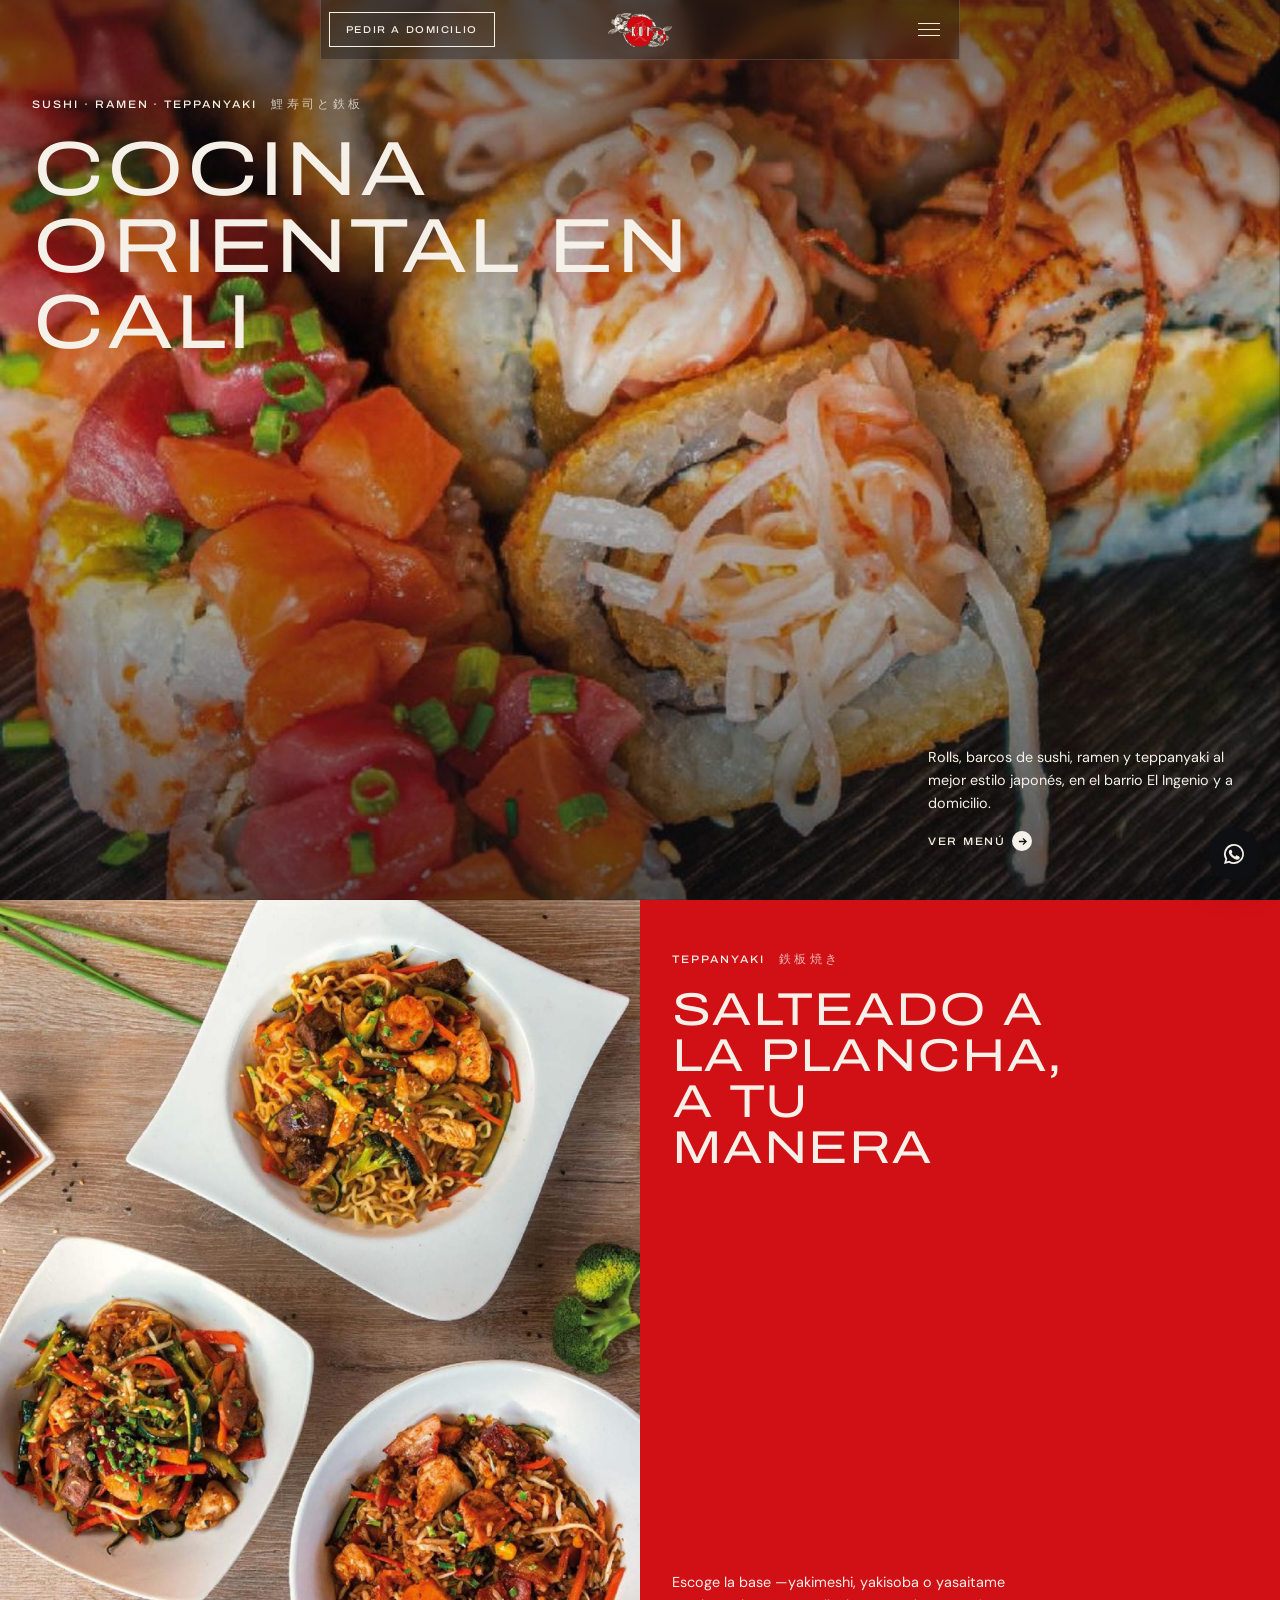
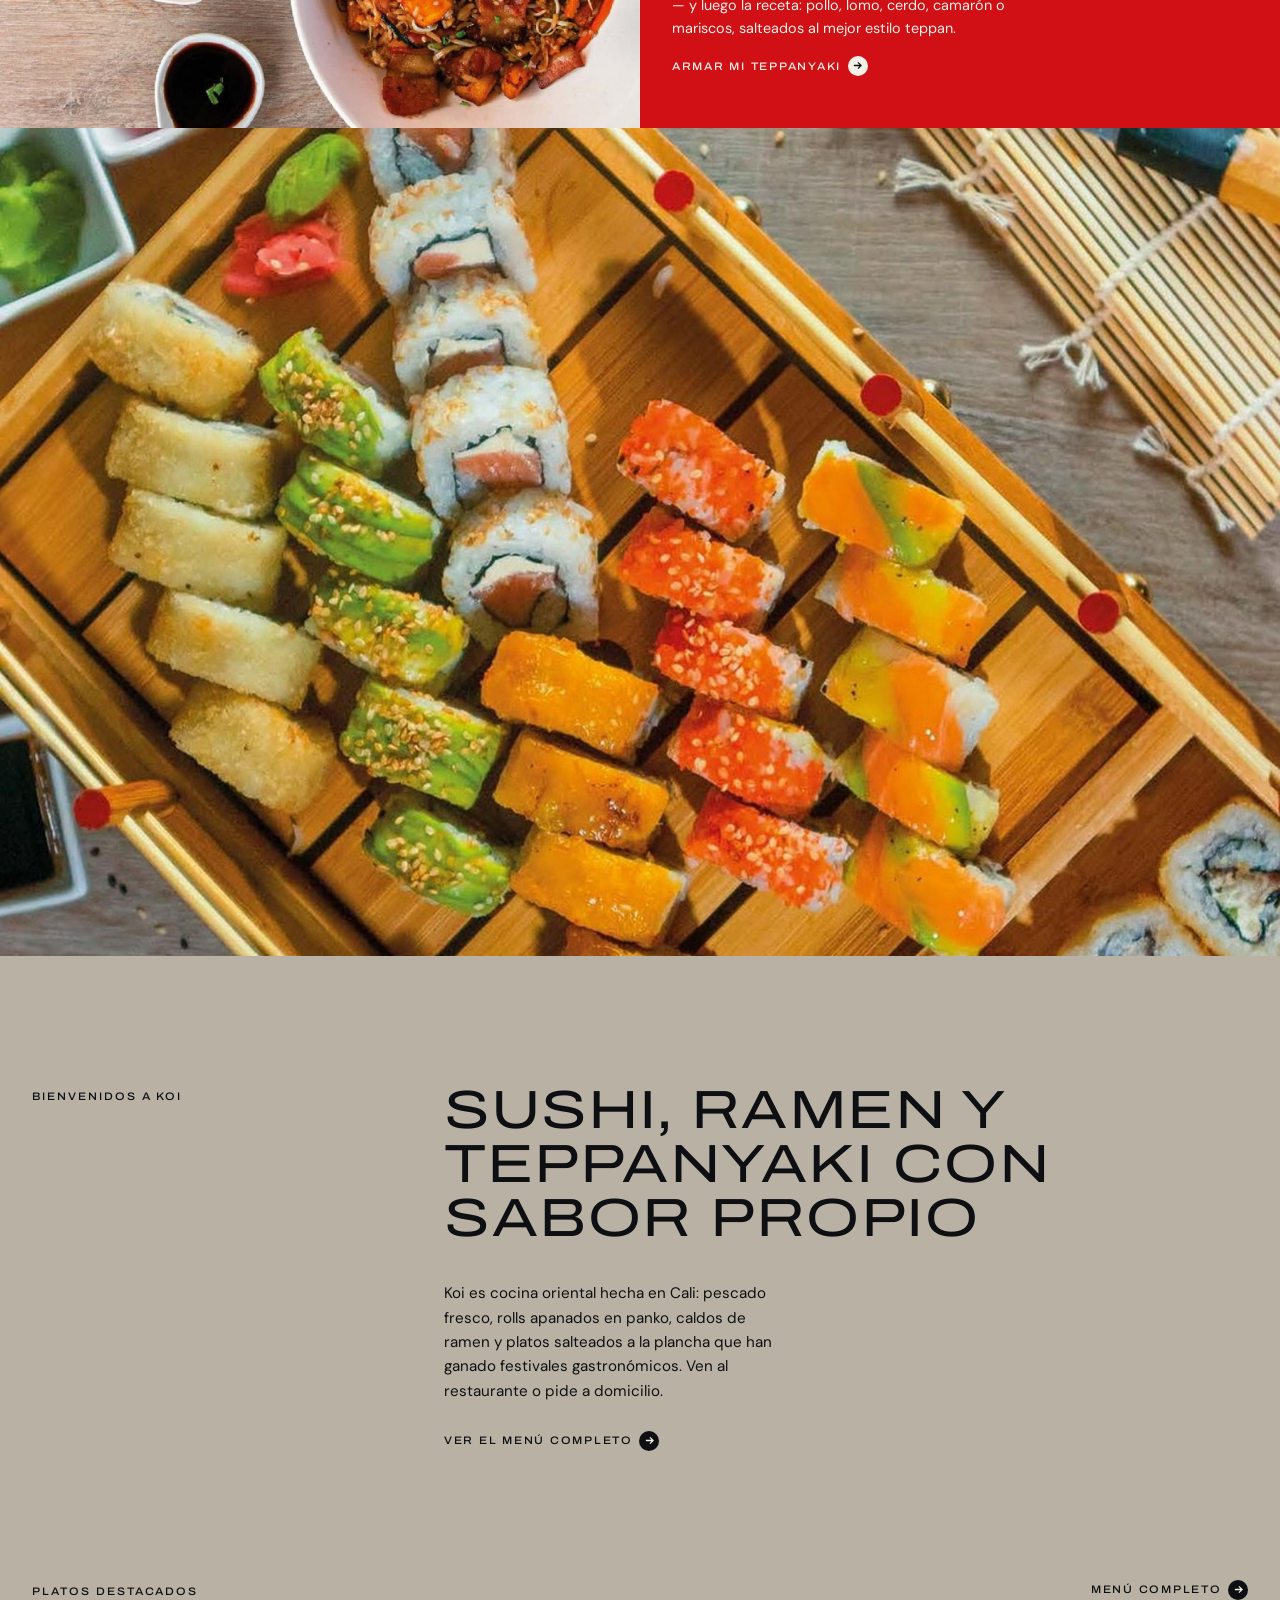
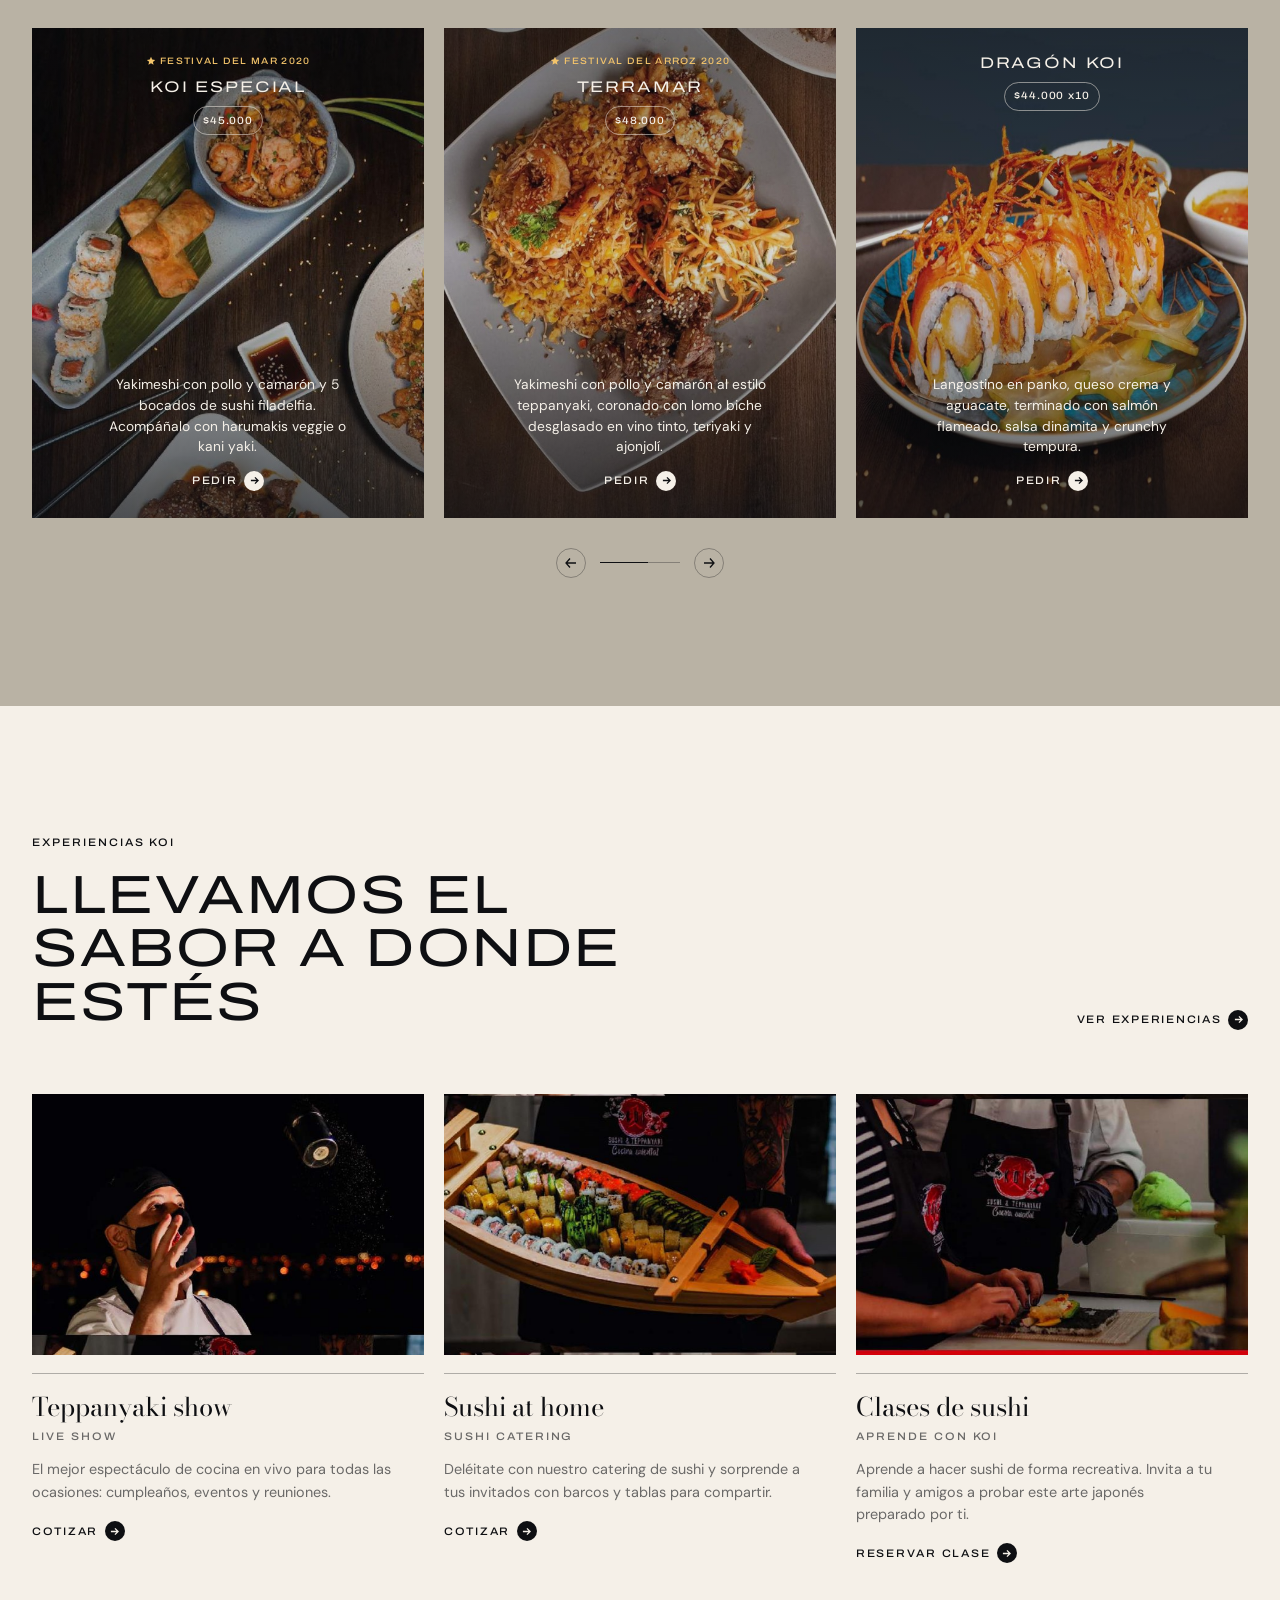
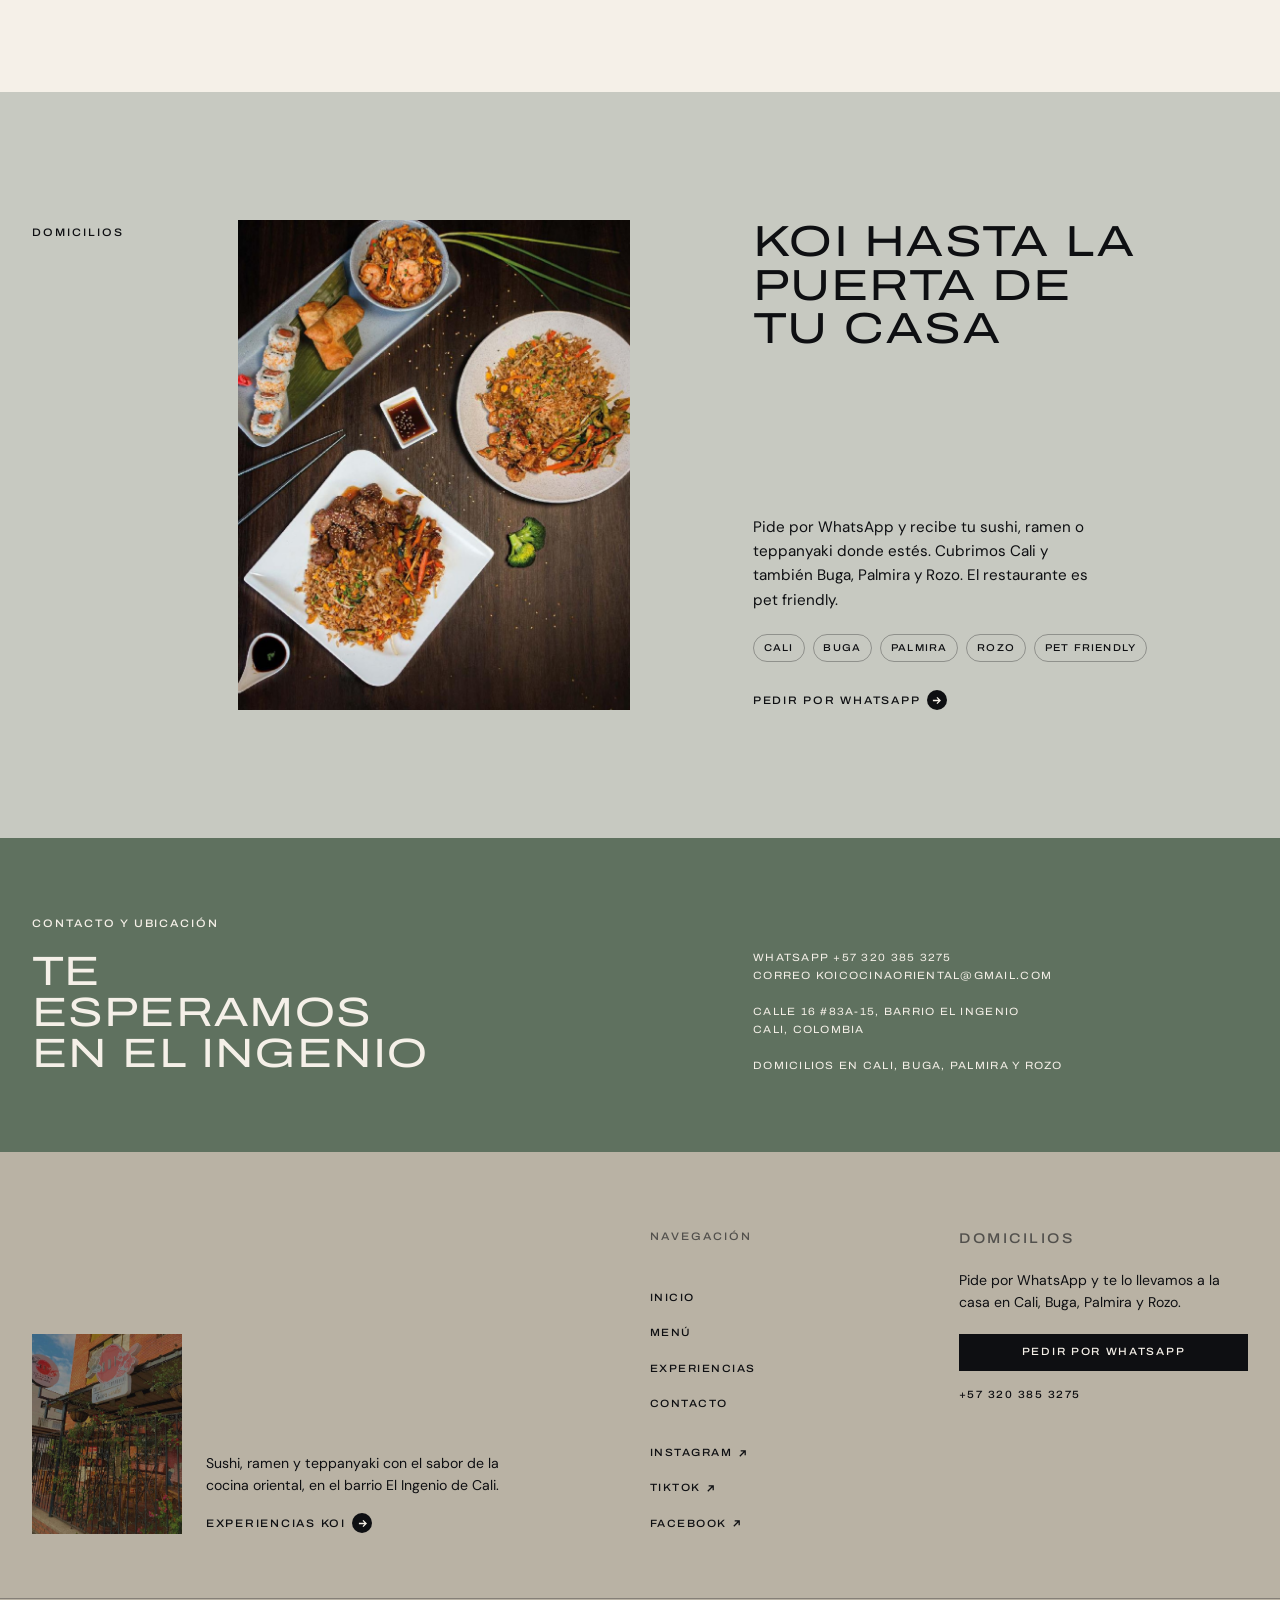
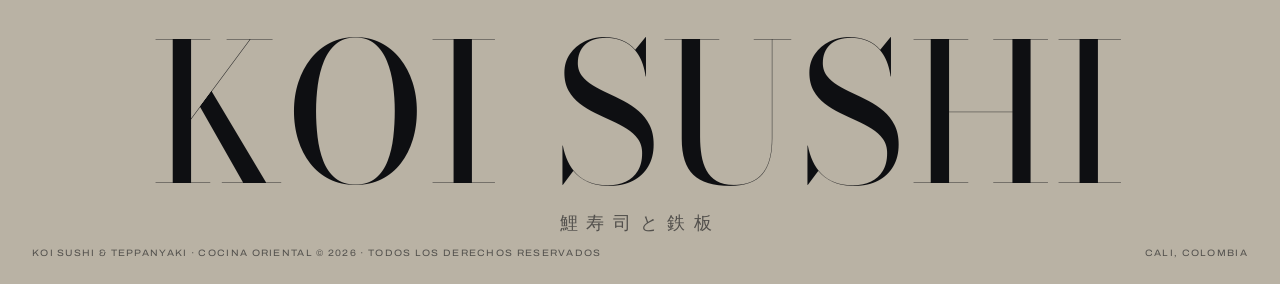
==== index.html @ 4702f780 "Sitio web inicial para Koi Sushi & Teppanyaki (Cali)" ====
<!DOCTYPE html>
<html lang="es">
<head>
  <meta charset="UTF-8">
  <meta name="viewport" content="width=device-width, initial-scale=1, viewport-fit=cover">
  <title>Koi Sushi &amp; Teppanyaki · Cocina oriental en Cali</title>
  <meta name="description" content="Sushi, ramen y teppanyaki en el barrio El Ingenio, Cali. Rolls, barcos de sushi, ramen, platos especiales ganadores de festivales, catering y domicilios.">
  <meta name="theme-color" content="#0E0F12">
  <link rel="icon" type="image/png" href="img/favicon.png">
  <link rel="apple-touch-icon" href="img/favicon.png">
  <link rel="preconnect" href="https://fonts.googleapis.com">
  <link rel="preconnect" href="https://fonts.gstatic.com" crossorigin>
  <link href="https://fonts.googleapis.com/css2?family=Archivo:wdth,wght@110,400;110,500;125,400;125,500&family=Bodoni+Moda:wght@400&family=DM+Sans:wght@300;400;500&display=swap" rel="stylesheet">
  <link rel="stylesheet" href="css/style.css">
  <meta property="og:title" content="Koi Sushi &amp; Teppanyaki · Cocina oriental en Cali">
  <meta property="og:description" content="Sushi, ramen y teppanyaki en el barrio El Ingenio, Cali. Rolls, barcos de sushi, ramen, platos especiales ganadores de festivales, catering y domicilios.">
  <meta property="og:image" content="img/sushi-especial-m.jpg">
  <meta property="og:type" content="website">
</head>
<body class="page-inicio">
  <div class="preloader" aria-hidden="true"><p>Sushi, ramen y teppanyaki.<br><em>Cocina oriental</em> en Cali.</p></div>
  <header class="header">
    <div class="header__bar">
      <a class="btn-outline header__cta" href="https://wa.me/573203853275?text=Hola,%20Koi.%20Quiero%20hacer%20un%20pedido%2C%20%C2%BFme%20comparten%20el%20men%C3%BA%3F" target="_blank" rel="noopener"><span class="full">Pedir a domicilio</span><span class="short">Pedir</span></a>
      <a class="header__logo" href="index.html" aria-label="Koi Sushi &amp; Teppanyaki, inicio">
        <img class="light" src="img/marca-blanca.png" alt="Koi" width="700" height="369">
        <img class="dark" src="img/marca-color.png" alt="" width="700" height="369">
      </a>
      <button class="header__burger" aria-label="Abrir menú" aria-expanded="false" aria-controls="nav"><span></span></button>
    </div>
  </header>
  <div class="nav__scrim"></div>
  <nav class="nav" id="nav" aria-label="Principal">
    <div class="nav__panel">
      <div class="nav__links">
        <a href="index.html">Inicio</a>
        <a href="menu.html">Menú</a>
        <a href="experiencias.html">Experiencias</a>
        <a href="contacto.html">Contacto</a>
      </div>
      <div class="nav__ext">
        <a class="arrow-link ext" href="https://www.instagram.com/koisushiyteppan/" target="_blank" rel="noopener">Instagram <span class="ic"><svg viewBox="0 0 10 10" fill="none" stroke-width="1.4"><path d="M2 8 8 2M3 2h5v5"/></svg></span></a>
        <a class="arrow-link ext" href="https://www.tiktok.com/@koisushiyteppan" target="_blank" rel="noopener">TikTok <span class="ic"><svg viewBox="0 0 10 10" fill="none" stroke-width="1.4"><path d="M2 8 8 2M3 2h5v5"/></svg></span></a>
        <a class="arrow-link ext" href="https://wa.me/573203853275?text=Hola,%20Koi.%20Quiero%20hacer%20un%20pedido%2C%20%C2%BFme%20comparten%20el%20men%C3%BA%3F" target="_blank" rel="noopener">WhatsApp <span class="ic"><svg viewBox="0 0 10 10" fill="none" stroke-width="1.4"><path d="M2 8 8 2M3 2h5v5"/></svg></span></a>
      </div>
      <div class="nav__media">
        <picture>
          <source media="(max-width: 767px)" srcset="img/barco-sushi-m.jpg">
          <img src="img/barco-sushi.jpg" alt="Barco de sushi de Koi">
        </picture>
        <div class="cap"><span class="label">Sushi · Ramen · Teppanyaki</span><img src="img/logo-blanco.png" alt=""><span class="label">El Ingenio · Cali</span></div>
      </div>
    </div>
  </nav>

  <main>
    <section class="hero">
      <div class="hero__media">
        <picture>
          <source media="(max-width: 767px)" srcset="img/sushi-especial-m.jpg">
          <img src="img/sushi-especial.jpg" alt="Rolls de sushi especial de Koi" fetchpriority="high">
        </picture>
      </div>
      <p class="label hero__label reveal">Sushi · Ramen · Teppanyaki <span class="jp">鯉寿司と鉄板</span></p>
      <h1 class="hero__title reveal reveal-d1">Cocina oriental en Cali</h1>
      <div class="hero__foot reveal reveal-d2">
        <div>
          <p class="lede">Rolls, barcos de sushi, ramen y teppanyaki al mejor estilo japonés, en el barrio El Ingenio y a domicilio.</p>
          <a class="arrow-link on-dark" href="menu.html">Ver menú <span class="ic"><svg viewBox="0 0 10 10" fill="none" stroke-width="1.4"><path d="M1 5h8M5.5 1.5 9 5l-3.5 3.5"/></svg></span></a>
        </div>
      </div>
    </section>

    <section class="split">
      <div class="split__media"><img src="img/teppanyaki.jpg" alt="Platos de teppanyaki recién salteados" loading="lazy"></div>
      <div class="split__panel">
        <div>
          <p class="label reveal">Teppanyaki <span class="jp">鉄板焼き</span></p>
          <h2 class="reveal reveal-d1">Salteado a la plancha, a tu manera</h2>
        </div>
        <div class="split__foot reveal reveal-d2">
          <p class="lede">Escoge la base —yakimeshi, yakisoba o yasaitame— y luego la receta: pollo, lomo, cerdo, camarón o mariscos, salteados al mejor estilo teppan.</p>
          <a class="arrow-link on-dark" href="menu.html#teppanyaki">Armar mi teppanyaki <span class="ic"><svg viewBox="0 0 10 10" fill="none" stroke-width="1.4"><path d="M1 5h8M5.5 1.5 9 5l-3.5 3.5"/></svg></span></a>
        </div>
      </div>
    </section>

    <section class="full-image">
      <picture>
        <source media="(max-width: 767px)" srcset="img/tabla-sushi-m.jpg">
        <img src="img/tabla-sushi.jpg" alt="Tabla de sushi con rolls variados" loading="lazy">
      </picture>
    </section>

    <section class="intro on-sand">
      <div class="grid">
        <p class="label intro__label reveal">Bienvenidos a Koi</p>
        <div class="intro__body">
          <h2 class="reveal">Sushi, ramen y teppanyaki con sabor propio</h2>
          <p class="lede reveal reveal-d1">Koi es cocina oriental hecha en Cali: pescado fresco, rolls apanados en panko, caldos de ramen y platos salteados a la plancha que han ganado festivales gastronómicos. Ven al restaurante o pide a domicilio.</p>
          <a class="arrow-link on-light reveal reveal-d2" href="menu.html">Ver el menú completo <span class="ic"><svg viewBox="0 0 10 10" fill="none" stroke-width="1.4"><path d="M1 5h8M5.5 1.5 9 5l-3.5 3.5"/></svg></span></a>
        </div>
      </div>
    </section>

    <section class="cards on-sand">
      <div class="cards__head reveal">
        <p class="label">Platos destacados</p>
        <a class="arrow-link on-light" href="menu.html">Menú completo <span class="ic"><svg viewBox="0 0 10 10" fill="none" stroke-width="1.4"><path d="M1 5h8M5.5 1.5 9 5l-3.5 3.5"/></svg></span></a>
      </div>
      <div class="cards__track reveal reveal-d1">
        <article class="card">
          <img src="img/card-koi-especial.jpg" alt="Koi especial" loading="lazy">
          <div class="card__head"><span class="card__badge"><svg viewBox="0 0 24 24" fill="currentColor"><path d="m12 2 2.9 6.6 7.1.7-5.4 4.8 1.6 7L12 17.4 5.8 21l1.6-7L2 9.3l7.1-.7z"/></svg> Festival del Mar 2020</span><h3 class="h3 card__title">Koi especial</h3><span class="card__price">$45.000</span></div>
          <div>
            <p class="card__text">Yakimeshi con pollo y camarón y 5 bocados de sushi filadelfia. Acompáñalo con harumakis veggie o kani yaki.</p>
            <a class="arrow-link on-dark" href="https://wa.me/573203853275?text=Hola,%20Koi.%20Quiero%20hacer%20un%20pedido%2C%20%C2%BFme%20comparten%20el%20men%C3%BA%3F" target="_blank" rel="noopener">Pedir <span class="ic"><svg viewBox="0 0 10 10" fill="none" stroke-width="1.4"><path d="M1 5h8M5.5 1.5 9 5l-3.5 3.5"/></svg></span></a>
          </div>
        </article>
        <article class="card">
          <img src="img/card-terramar.jpg" alt="Terramar" loading="lazy">
          <div class="card__head"><span class="card__badge"><svg viewBox="0 0 24 24" fill="currentColor"><path d="m12 2 2.9 6.6 7.1.7-5.4 4.8 1.6 7L12 17.4 5.8 21l1.6-7L2 9.3l7.1-.7z"/></svg> Festival del Arroz 2020</span><h3 class="h3 card__title">Terramar</h3><span class="card__price">$48.000</span></div>
          <div>
            <p class="card__text">Yakimeshi con pollo y camarón al estilo teppanyaki, coronado con lomo biche desglasado en vino tinto, teriyaki y ajonjolí.</p>
            <a class="arrow-link on-dark" href="https://wa.me/573203853275?text=Hola,%20Koi.%20Quiero%20hacer%20un%20pedido%2C%20%C2%BFme%20comparten%20el%20men%C3%BA%3F" target="_blank" rel="noopener">Pedir <span class="ic"><svg viewBox="0 0 10 10" fill="none" stroke-width="1.4"><path d="M1 5h8M5.5 1.5 9 5l-3.5 3.5"/></svg></span></a>
          </div>
        </article>
        <article class="card">
          <img src="img/card-dragon-koi.jpg" alt="Dragón Koi" loading="lazy">
          <div class="card__head"><h3 class="h3 card__title">Dragón Koi</h3><span class="card__price">$44.000 x10</span></div>
          <div>
            <p class="card__text">Langostino en panko, queso crema y aguacate, terminado con salmón flameado, salsa dinamita y crunchy tempura.</p>
            <a class="arrow-link on-dark" href="https://wa.me/573203853275?text=Hola,%20Koi.%20Quiero%20hacer%20un%20pedido%2C%20%C2%BFme%20comparten%20el%20men%C3%BA%3F" target="_blank" rel="noopener">Pedir <span class="ic"><svg viewBox="0 0 10 10" fill="none" stroke-width="1.4"><path d="M1 5h8M5.5 1.5 9 5l-3.5 3.5"/></svg></span></a>
          </div>
        </article>
        <article class="card">
          <img src="img/card-tonkotsu.jpg" alt="Ramen tonkotsu" loading="lazy">
          <div class="card__head"><h3 class="h3 card__title">Ramen tonkotsu</h3><span class="card__price">$33.500</span></div>
          <div>
            <p class="card__text">Caldo asiático de vegetales con pasta, cerdo, cebollín y cilantro, terminado con ajonjolí. Pídelo con huevo cocido.</p>
            <a class="arrow-link on-dark" href="https://wa.me/573203853275?text=Hola,%20Koi.%20Quiero%20hacer%20un%20pedido%2C%20%C2%BFme%20comparten%20el%20men%C3%BA%3F" target="_blank" rel="noopener">Pedir <span class="ic"><svg viewBox="0 0 10 10" fill="none" stroke-width="1.4"><path d="M1 5h8M5.5 1.5 9 5l-3.5 3.5"/></svg></span></a>
          </div>
        </article>
        <article class="card">
          <img src="img/card-sushi-especial.jpg" alt="Ojo de tigre" loading="lazy">
          <div class="card__head"><h3 class="h3 card__title">Ojo de tigre</h3><span class="card__price">$42.000 x10</span></div>
          <div>
            <p class="card__text">Atún, salmón y kanikama tempurados con aguacate, masago y ajonjolí, terminado con un dip de dinamita.</p>
            <a class="arrow-link on-dark" href="https://wa.me/573203853275?text=Hola,%20Koi.%20Quiero%20hacer%20un%20pedido%2C%20%C2%BFme%20comparten%20el%20men%C3%BA%3F" target="_blank" rel="noopener">Pedir <span class="ic"><svg viewBox="0 0 10 10" fill="none" stroke-width="1.4"><path d="M1 5h8M5.5 1.5 9 5l-3.5 3.5"/></svg></span></a>
          </div>
        </article>
      </div>
      <div class="cards__nav">
        <button data-prev aria-label="Anterior"><svg viewBox="0 0 12 12" fill="none" stroke="currentColor" stroke-width="1.3"><path d="M11 6H1M5 1.5 1 6l4 4.5"/></svg></button>
        <div class="cards__bar"><i></i></div>
        <button data-next aria-label="Siguiente"><svg viewBox="0 0 12 12" fill="none" stroke="currentColor" stroke-width="1.3"><path d="M1 6h10M7 1.5 11 6l-4 4.5"/></svg></button>
      </div>
    </section>

    <section class="exp on-cream">
      <div class="exp__head reveal">
        <div>
          <p class="label">Experiencias Koi</p>
          <h2>Llevamos el sabor a donde estés</h2>
        </div>
        <a class="arrow-link on-light" href="experiencias.html">Ver experiencias <span class="ic"><svg viewBox="0 0 10 10" fill="none" stroke-width="1.4"><path d="M1 5h8M5.5 1.5 9 5l-3.5 3.5"/></svg></span></a>
      </div>
      <div class="exp__grid">
        <article class="exp-item reveal">
          <img src="img/chef-teppanyaki.jpg" alt="Chef de Koi en un show de teppanyaki" loading="lazy">
          <div class="exp-item__body">
            <h3 class="exp-item__title">Teppanyaki show</h3>
            <span class="label exp-item__sub">Live show</span>
            <p class="exp-item__text">El mejor espectáculo de cocina en vivo para todas las ocasiones: cumpleaños, eventos y reuniones.</p>
            <a class="arrow-link on-light" href="https://wa.me/573203853275?text=Hola%2C%20Koi.%20Quiero%20informaci%C3%B3n%20sobre%20catering%20y%20teppanyaki%20show." target="_blank" rel="noopener">Cotizar <span class="ic"><svg viewBox="0 0 10 10" fill="none" stroke-width="1.4"><path d="M1 5h8M5.5 1.5 9 5l-3.5 3.5"/></svg></span></a>
          </div>
        </article>
        <article class="exp-item reveal reveal-d1">
          <img src="img/sushi-en-casa.jpg" alt="Barco de sushi para catering" loading="lazy">
          <div class="exp-item__body">
            <h3 class="exp-item__title">Sushi at home</h3>
            <span class="label exp-item__sub">Sushi catering</span>
            <p class="exp-item__text">Deléitate con nuestro catering de sushi y sorprende a tus invitados con barcos y tablas para compartir.</p>
            <a class="arrow-link on-light" href="https://wa.me/573203853275?text=Hola%2C%20Koi.%20Quiero%20informaci%C3%B3n%20sobre%20catering%20y%20teppanyaki%20show." target="_blank" rel="noopener">Cotizar <span class="ic"><svg viewBox="0 0 10 10" fill="none" stroke-width="1.4"><path d="M1 5h8M5.5 1.5 9 5l-3.5 3.5"/></svg></span></a>
          </div>
        </article>
        <article class="exp-item reveal reveal-d2">
          <img src="img/clases-sushi.jpg" alt="Clase de sushi en Koi" loading="lazy">
          <div class="exp-item__body">
            <h3 class="exp-item__title">Clases de sushi</h3>
            <span class="label exp-item__sub">Aprende con Koi</span>
            <p class="exp-item__text">Aprende a hacer sushi de forma recreativa. Invita a tu familia y amigos a probar este arte japonés preparado por ti.</p>
            <a class="arrow-link on-light" href="https://wa.me/573203853275?text=Hola%2C%20Koi.%20Quiero%20informaci%C3%B3n%20sobre%20las%20clases%20de%20sushi." target="_blank" rel="noopener">Reservar clase <span class="ic"><svg viewBox="0 0 10 10" fill="none" stroke-width="1.4"><path d="M1 5h8M5.5 1.5 9 5l-3.5 3.5"/></svg></span></a>
          </div>
        </article>
      </div>
    </section>

    <section class="about on-mist">
      <div class="grid">
        <p class="label about__label reveal">Domicilios</p>
        <div class="about__media reveal reveal-d1"><img src="img/koi-especial.jpg" alt="Koi especial: yakimeshi, harumakis y sushi filadelfia" loading="lazy"></div>
        <div class="about__body">
          <h2 class="reveal">Koi hasta la puerta de tu casa</h2>
          <p class="lede reveal reveal-d1">Pide por WhatsApp y recibe tu sushi, ramen o teppanyaki donde estés. Cubrimos Cali y también Buga, Palmira y Rozo. El restaurante es pet friendly.</p>
          <ul class="pill-list reveal reveal-d2">
            <li>Cali</li><li>Buga</li><li>Palmira</li><li>Rozo</li><li>Pet friendly</li>
          </ul>
          <a class="arrow-link on-light reveal reveal-d2" href="https://wa.me/573203853275?text=Hola,%20Koi.%20Quiero%20hacer%20un%20pedido%2C%20%C2%BFme%20comparten%20el%20men%C3%BA%3F" target="_blank" rel="noopener">Pedir por WhatsApp <span class="ic"><svg viewBox="0 0 10 10" fill="none" stroke-width="1.4"><path d="M1 5h8M5.5 1.5 9 5l-3.5 3.5"/></svg></span></a>
        </div>
      </div>
    </section>
  </main>
  <section class="contact-band">
    <div class="grid">
      <div class="contact-band__title reveal">
        <p class="label">Contacto y ubicación</p>
        <h2>Te esperamos en El Ingenio</h2>
      </div>
      <div class="contact-band__info reveal reveal-d1">
        <p>WhatsApp <a href="https://wa.me/573203853275?text=Hola,%20Koi.%20Quiero%20hacer%20un%20pedido%2C%20%C2%BFme%20comparten%20el%20men%C3%BA%3F" target="_blank" rel="noopener">+57 320 385 3275</a><br>Correo <a href="mailto:koicocinaoriental@gmail.com">koicocinaoriental@gmail.com</a></p>
        <p><a href="https://www.google.com/maps/search/?api=1&query=Calle+16+%2383A-15%2C+Cali%2C+Colombia" target="_blank" rel="noopener">Calle 16 #83A-15, barrio El Ingenio<br>Cali, Colombia</a></p>
        <p>Domicilios en Cali, Buga, Palmira y Rozo</p>
      </div>
    </div>
  </section>

  <footer class="footer">
    <div class="footer__top">
      <div class="footer__brand reveal">
        <img src="img/fachada-m.jpg" alt="Fachada del restaurante Koi en el barrio El Ingenio" loading="lazy">
        <div>
          <p>Sushi, ramen y teppanyaki con el sabor de la cocina oriental, en el barrio El Ingenio de Cali.</p>
          <a class="arrow-link on-light" href="experiencias.html">Experiencias Koi <span class="ic"><svg viewBox="0 0 10 10" fill="none" stroke-width="1.4"><path d="M1 5h8M5.5 1.5 9 5l-3.5 3.5"/></svg></span></a>
        </div>
      </div>
      <div class="footer__nav reveal reveal-d1">
        <p class="label footer__col-title">Navegación</p>
        <ul>
          <li><a href="index.html">Inicio</a></li>
          <li><a href="menu.html">Menú</a></li>
          <li><a href="experiencias.html">Experiencias</a></li>
          <li><a href="contacto.html">Contacto</a></li>
        </ul>
        <ul>
          <li><a href="https://www.instagram.com/koisushiyteppan/" target="_blank" rel="noopener">Instagram <svg viewBox="0 0 10 10" fill="none" stroke="currentColor" stroke-width="1.4"><path d="M2 8 8 2M3 2h5v5"/></svg></a></li>
          <li><a href="https://www.tiktok.com/@koisushiyteppan" target="_blank" rel="noopener">TikTok <svg viewBox="0 0 10 10" fill="none" stroke="currentColor" stroke-width="1.4"><path d="M2 8 8 2M3 2h5v5"/></svg></a></li>
          <li><a href="https://www.facebook.com/Koicocinaoriental" target="_blank" rel="noopener">Facebook <svg viewBox="0 0 10 10" fill="none" stroke="currentColor" stroke-width="1.4"><path d="M2 8 8 2M3 2h5v5"/></svg></a></li>
        </ul>
      </div>
      <div class="footer__order reveal reveal-d2">
        <p class="label footer__col-title">Domicilios</p>
        <p>Pide por WhatsApp y te lo llevamos a la casa en Cali, Buga, Palmira y Rozo.</p>
        <a class="btn-solid" href="https://wa.me/573203853275?text=Hola,%20Koi.%20Quiero%20hacer%20un%20pedido%2C%20%C2%BFme%20comparten%20el%20men%C3%BA%3F" target="_blank" rel="noopener">Pedir por WhatsApp</a>
        <a class="tel" href="tel:+573203853275">+57 320 385 3275</a>
      </div>
    </div>
    <div class="footer__wordmark" aria-hidden="true">Koi Sushi<span class="jp">鯉寿司と鉄板</span></div>
    <div class="footer__legal">
      <span>Koi Sushi &amp; Teppanyaki · Cocina oriental © 2026 · Todos los derechos reservados</span>
      <span>Cali, Colombia</span>
    </div>
  </footer>
  <a class="wa-float" href="https://wa.me/573203853275?text=Hola,%20Koi.%20Quiero%20hacer%20un%20pedido%2C%20%C2%BFme%20comparten%20el%20men%C3%BA%3F" target="_blank" rel="noopener" aria-label="Escríbenos por WhatsApp"><svg viewBox="0 0 24 24" fill="currentColor"><path d="M12 2a10 10 0 0 0-8.6 15.1L2 22l5-1.3A10 10 0 1 0 12 2zm0 18.2a8.2 8.2 0 0 1-4.2-1.2l-.3-.2-3 .8.8-2.9-.2-.3A8.2 8.2 0 1 1 12 20.2zm4.5-6.1c-.2-.1-1.5-.7-1.7-.8s-.4-.1-.6.1-.6.8-.8 1-.3.2-.5.1a6.7 6.7 0 0 1-3.3-2.9c-.3-.4.2-.4.7-1.3.1-.2 0-.3 0-.4l-.8-1.8c-.2-.5-.4-.4-.6-.4h-.5a1 1 0 0 0-.7.3 3 3 0 0 0-.9 2.2 5.2 5.2 0 0 0 1.1 2.8 12 12 0 0 0 4.6 4c1.7.7 2.4.8 3.2.7a2.8 2.8 0 0 0 1.8-1.3 2.2 2.2 0 0 0 .2-1.3c-.1-.1-.3-.2-.5-.3z"/></svg></a>
  <script src="js/main.js"></script>
</body>
</html>
---- css/style.css ----
/* =========================================================
   Koi Sushi & Teppanyaki — sistema de diseño
   Estructura tomada del sitio de Perú Peñón (a su vez de
   ballenacabo.com); paleta adaptada a la identidad de Koi.
   ========================================================= */

:root {
  --cream: #F5F0E8;      /* fondo base, papel washi */
  --ink: #0E0F12;        /* negro sumi */
  --koi: #D11016;        /* rojo del logo */
  --koi-deep: #A30D12;
  --stone: #DAD4C8;
  --sand: #B9B2A4;
  --mist: #C7C9C1;
  --matcha: #5F715F;     /* banda de contacto */
  --white: #FFFFFF;
  --ink-60: rgba(14, 15, 18, .6);
  --ink-30: rgba(14, 15, 18, .3);
  --ink-12: rgba(14, 15, 18, .12);
  --cream-30: rgba(245, 240, 232, .3);

  --font-display: 'Archivo', -apple-system, BlinkMacSystemFont, 'Segoe UI', sans-serif;
  --font-body: 'DM Sans', -apple-system, BlinkMacSystemFont, 'Segoe UI', sans-serif;
  --font-serif: 'Bodoni Moda', 'Didot', Georgia, serif;
  --font-jp: 'Hiragino Sans', 'Hiragino Kaku Gothic ProN', 'Noto Sans JP', 'Noto Sans CJK JP', 'Yu Gothic', sans-serif;

  --gutter: clamp(16px, 2.5vw, 40px);
  --section: clamp(64px, 10vw, 160px);
  --header-h: 60px;
  --ease: cubic-bezier(.16, 1, .3, 1);
  --t: .5s var(--ease);
}

*, *::before, *::after { box-sizing: border-box; }
html { scroll-behavior: smooth; -webkit-text-size-adjust: 100%; }
body {
  margin: 0;
  background: var(--cream);
  color: var(--ink);
  font-family: var(--font-body);
  font-size: 15px;
  line-height: 1.55;
  -webkit-font-smoothing: antialiased;
  overflow-x: hidden;
}
body.is-locked { overflow: hidden; }
img { display: block; max-width: 100%; height: auto; }
a { color: inherit; text-decoration: none; }
button { font: inherit; color: inherit; background: none; border: 0; cursor: pointer; }
h1, h2, h3, h4 { margin: 0; font-weight: 400; }
p { margin: 0; }
ul { margin: 0; padding: 0; list-style: none; }

/* ---------- tipografía ---------- */
.display, h1, h2, .h2 {
  font-family: var(--font-display);
  font-variation-settings: 'wdth' 125;
  font-stretch: 125%;
  text-transform: uppercase;
  letter-spacing: .01em;
  line-height: 1;
}
h1 { font-size: clamp(2.1rem, 6vw, 5.6rem); }
h2, .h2 { font-size: clamp(1.9rem, 4.2vw, 3.8rem); }
.h3 {
  font-family: var(--font-display);
  font-variation-settings: 'wdth' 125;
  font-stretch: 125%;
  text-transform: uppercase;
  letter-spacing: .06em;
  font-size: clamp(1rem, 1.4vw, 1.25rem);
  line-height: 1.2;
}
.label {
  font-family: var(--font-display);
  font-variation-settings: 'wdth' 110;
  font-stretch: 110%;
  text-transform: uppercase;
  letter-spacing: .18em;
  font-size: .68rem;
  font-weight: 500;
}
.jp { font-family: var(--font-jp); font-weight: 400; letter-spacing: .3em; font-size: .72rem; opacity: .75; text-transform: none; }
.label .jp { margin-left: .8em; }
.lede { font-size: clamp(.95rem, 1.15vw, 1.1rem); line-height: 1.6; max-width: 34ch; }

/* enlace con flecha en círculo */
.arrow-link {
  display: inline-flex;
  align-items: center;
  gap: .6em;
  font-family: var(--font-display);
  font-variation-settings: 'wdth' 110;
  font-stretch: 110%;
  text-transform: uppercase;
  letter-spacing: .16em;
  font-size: .68rem;
  font-weight: 500;
  white-space: nowrap;
}
.arrow-link .ic {
  width: 20px; height: 20px; border-radius: 50%;
  display: grid; place-items: center;
  background: currentColor;
  transition: transform var(--t);
}
.arrow-link .ic svg { width: 9px; height: 9px; }
.arrow-link.on-dark .ic svg { stroke: var(--ink); }
.arrow-link.on-light .ic svg { stroke: var(--cream); }
.arrow-link:hover .ic { transform: translateX(4px); }
.arrow-link.ext .ic { background: none; border: 1px solid currentColor; }
.arrow-link.ext .ic svg { stroke: currentColor; }

/* botones */
.btn-outline {
  display: inline-flex; align-items: center; justify-content: center;
  padding: .85em 1.6em;
  border: 1px solid currentColor;
  font-family: var(--font-display);
  font-variation-settings: 'wdth' 110;
  font-stretch: 110%;
  text-transform: uppercase;
  letter-spacing: .16em;
  font-size: .62rem;
  font-weight: 500;
  transition: background var(--t), color var(--t);
}
.btn-outline:hover { background: var(--cream); color: var(--ink); }
.btn-solid {
  display: inline-flex; align-items: center; justify-content: center; gap: .6em;
  padding: 1em 1.8em;
  background: var(--ink); color: var(--cream);
  font-family: var(--font-display);
  font-variation-settings: 'wdth' 110;
  font-stretch: 110%;
  text-transform: uppercase; letter-spacing: .16em; font-size: .66rem; font-weight: 500;
  transition: background var(--t);
}
.btn-solid:hover { background: var(--koi); }
.btn-solid--koi { background: var(--koi); }
.btn-solid--koi:hover { background: var(--koi-deep); }

/* ---------- utilidades ---------- */
.grid { display: grid; grid-template-columns: repeat(12, 1fr); column-gap: 20px; }
.on-cream { background: var(--cream); color: var(--ink); }
.on-sand { background: var(--sand); color: var(--ink); }
.on-mist { background: var(--mist); color: var(--ink); }
.on-stone { background: var(--stone); color: var(--ink); }
.on-ink { background: var(--ink); color: var(--cream); }
.visually-hidden { position: absolute; width: 1px; height: 1px; overflow: hidden; clip: rect(0 0 0 0); white-space: nowrap; }

/* revelado al hacer scroll */
.reveal { opacity: 0; transform: translateY(28px); transition: opacity .9s var(--ease), transform .9s var(--ease); }
.reveal.is-in { opacity: 1; transform: none; }
.reveal-d1 { transition-delay: .12s; }
.reveal-d2 { transition-delay: .24s; }
.reveal-d3 { transition-delay: .36s; }

/* =========================================================
   Preloader
   ========================================================= */
.preloader {
  position: fixed; inset: 0; z-index: 200;
  background: var(--ink); color: var(--stone);
  display: flex; align-items: center; padding-inline: clamp(24px, 18vw, 300px);
  transition: transform 1s var(--ease);
}
.preloader p {
  font-family: var(--font-display);
  font-variation-settings: 'wdth' 125; font-stretch: 125%;
  text-transform: uppercase; letter-spacing: .04em;
  font-size: clamp(1.5rem, 3.6vw, 3.2rem); line-height: 1.05;
  opacity: 0; transform: translateY(12px);
  animation: pre-in 1.1s var(--ease) .15s forwards;
}
.preloader p em { font-style: normal; color: var(--koi); }
@keyframes pre-in { to { opacity: 1; transform: none; } }
.preloader.is-done { transform: translateY(-100%); }
.no-preloader .preloader { display: none; }

/* =========================================================
   Header flotante
   ========================================================= */
.header {
  position: fixed; top: 0; left: 0; right: 0; z-index: 100;
  display: flex; justify-content: center;
  pointer-events: none;
}
.header__bar {
  pointer-events: auto;
  width: min(100% - 2 * var(--gutter), 640px);
  height: var(--header-h);
  display: grid; grid-template-columns: 1fr auto 1fr; align-items: center;
  padding-inline: 8px;
  color: var(--cream);
  background: rgba(14, 15, 18, .32);
  border: 1px solid rgba(245, 240, 232, .16);
  border-top: 0;
  backdrop-filter: blur(14px);
  -webkit-backdrop-filter: blur(14px);
  transition: background var(--t), color var(--t), border-color var(--t);
}
.header__cta { justify-self: start; }
.header__cta .short { display: none; }
.header__logo { justify-self: center; display: block; }
.header__logo img { height: 34px; width: auto; }
.header__logo .dark { display: none; }
.header__burger {
  justify-self: end;
  width: 44px; height: 44px; display: grid; place-items: center;
}
.header__burger span {
  display: block; width: 22px; height: 1.5px; background: currentColor; position: relative;
  transition: background .2s;
}
.header__burger span::before, .header__burger span::after {
  content: ''; position: absolute; left: 0; width: 100%; height: 1.5px; background: currentColor;
  transition: transform var(--t), top var(--t);
}
.header__burger span::before { top: -6px; }
.header__burger span::after { top: 6px; }

/* estado con menú abierto: barra crema, texto oscuro */
.is-menu-open .header__bar {
  background: var(--cream); color: var(--ink); border-color: transparent;
}
.is-menu-open .header__logo .light { display: none; }
.is-menu-open .header__logo .dark { display: block; }
.is-menu-open .header__burger span { background: transparent; }
.is-menu-open .header__burger span::before { top: 0; transform: rotate(45deg); }
.is-menu-open .header__burger span::after { top: 0; transform: rotate(-45deg); }
.is-menu-open .btn-outline:hover { background: var(--ink); color: var(--cream); }

/* panel del menú que cae desde la barra */
.nav {
  position: fixed; top: 0; left: 0; right: 0; z-index: 99;
  display: flex; justify-content: center;
  pointer-events: none;
}
.nav__panel {
  width: min(100% - 2 * var(--gutter), 640px);
  margin-top: var(--header-h);
  background: var(--cream); color: var(--ink);
  max-height: calc(100vh - var(--header-h) - 20px);
  max-height: calc(100dvh - var(--header-h) - 20px);
  overflow: auto;
  display: flex; flex-direction: column; align-items: center;
  padding: 24px 24px 0;
  clip-path: inset(0 0 100% 0);
  transition: clip-path .7s var(--ease);
}
.is-menu-open .nav { pointer-events: auto; }
.is-menu-open .nav__panel { clip-path: inset(0 0 0 0); }
.nav__links { display: flex; flex-direction: column; align-items: center; gap: 18px; padding-block: 8px 28px; }
.nav__links a {
  font-family: var(--font-display);
  font-variation-settings: 'wdth' 110; font-stretch: 110%;
  text-transform: uppercase; letter-spacing: .16em; font-size: .72rem; font-weight: 500;
  padding: 4px 8px;
  opacity: 0; transform: translateY(8px);
  transition: opacity .5s var(--ease), transform .5s var(--ease), color .2s;
}
.nav__links a:hover, .nav__links a[aria-current="page"] { color: var(--koi); }
.is-menu-open .nav__links a { opacity: 1; transform: none; }
.is-menu-open .nav__links a:nth-child(1) { transition-delay: .15s; }
.is-menu-open .nav__links a:nth-child(2) { transition-delay: .2s; }
.is-menu-open .nav__links a:nth-child(3) { transition-delay: .25s; }
.is-menu-open .nav__links a:nth-child(4) { transition-delay: .3s; }
.nav__ext { display: flex; flex-wrap: wrap; justify-content: center; gap: 14px 24px; padding-bottom: 28px; }
.nav__media { position: relative; width: 100%; aspect-ratio: 16 / 9; overflow: hidden; }
.nav__media img { width: 100%; height: 100%; object-fit: cover; }
.nav__media .cap {
  position: absolute; inset: 0; display: flex; align-items: center; justify-content: space-between;
  padding: 0 32px; color: var(--cream);
}
.nav__media .cap img { width: 96px; height: auto; }
.nav__scrim {
  position: fixed; inset: 0; z-index: 98; background: rgba(14, 15, 18, .35);
  opacity: 0; pointer-events: none; transition: opacity var(--t);
}
.is-menu-open .nav__scrim { opacity: 1; pointer-events: auto; }

/* =========================================================
   Hero
   ========================================================= */
.hero {
  position: relative; min-height: 100svh; color: var(--cream);
  display: grid; grid-template-rows: auto 1fr auto;
  padding: calc(var(--header-h) + 36px) var(--gutter) 48px;
  isolation: isolate;
}
.hero__media { position: absolute; inset: 0; z-index: -1; overflow: hidden; background: var(--ink); }
.hero__media img { width: 100%; height: 100%; object-fit: cover; transform: scale(1.06); animation: hero-zoom 8s var(--ease) forwards; }
@keyframes hero-zoom { to { transform: none; } }
.hero__media::after {
  content: ''; position: absolute; inset: 0;
  background: linear-gradient(180deg, rgba(14,15,18,.6) 0%, rgba(14,15,18,.15) 40%, rgba(14,15,18,.65) 100%);
}
.hero__label { margin-bottom: 18px; }
.hero__title { max-width: 14ch; }
.hero__foot { display: flex; justify-content: flex-end; }
.hero__foot .lede { font-size: .9rem; max-width: 32ch; }
.hero__foot .arrow-link { margin-top: 16px; }
.hero--short { min-height: 78svh; }
.hero--short .hero__title { max-width: 12ch; }
.hero__actions { display: flex; gap: 12px 22px; flex-wrap: wrap; margin-top: 22px; }

/* =========================================================
   Bloque partido (foto + panel de color)
   ========================================================= */
.split { display: grid; grid-template-columns: 1fr 1fr; min-height: 92vh; }
.split__media { position: relative; overflow: hidden; }
.split__media img { position: absolute; inset: 0; width: 100%; height: 100%; object-fit: cover; }
.split__panel {
  background: var(--koi); color: var(--cream);
  display: flex; flex-direction: column; justify-content: space-between;
  padding: clamp(28px, 4vw, 56px) var(--gutter);
}
.split__panel h2 { max-width: 12ch; font-size: clamp(1.8rem, 3.6vw, 3.4rem); }
.split__panel .label { margin-bottom: 18px; }
.split__foot { max-width: 40ch; margin-top: 40px; }
.split__foot .lede { font-size: .9rem; }
.split__foot .arrow-link { margin-top: 16px; }
.split--reverse .split__media { order: 2; }
.split--ink .split__panel { background: var(--ink); }

/* =========================================================
   Imagen completa
   ========================================================= */
.full-image { height: 92vh; overflow: hidden; background: var(--ink); }
.full-image img { width: 100%; height: 100%; object-fit: cover; }

/* =========================================================
   Intro de contenido
   ========================================================= */
.intro { padding: var(--section) var(--gutter); }
.intro .grid { align-items: start; }
.intro__label { grid-column: 1 / span 3; padding-top: .35em; }
.intro__body { grid-column: 5 / span 8; }
.intro__body h2 { max-width: 18ch; }
.intro__body .lede { margin-top: 36px; }
.intro__body .arrow-link { margin-top: 28px; }

/* =========================================================
   Tarjetas (platos destacados)
   ========================================================= */
.cards { padding: 0 var(--gutter) var(--section); }
.cards__head { display: flex; justify-content: space-between; align-items: flex-end; margin-bottom: 28px; gap: 20px; }
.cards__track {
  display: grid; grid-auto-flow: column; grid-auto-columns: calc((100% - 40px) / 3); gap: 20px;
  overflow-x: auto; scroll-snap-type: x mandatory; scrollbar-width: none;
  -webkit-overflow-scrolling: touch;
}
.cards__track::-webkit-scrollbar { display: none; }
.card {
  position: relative; aspect-ratio: 4 / 5; scroll-snap-align: start; overflow: hidden;
  color: var(--cream); display: flex; flex-direction: column; justify-content: space-between; align-items: center;
  text-align: center; padding: 26px 22px;
  isolation: isolate;
}
.card img { position: absolute; inset: 0; z-index: -2; width: 100%; height: 100%; object-fit: cover; transition: transform 1.2s var(--ease); }
.card:hover img { transform: scale(1.05); }
.card::after { content: ''; position: absolute; inset: 0; z-index: -1; background: linear-gradient(180deg, rgba(14,15,18,.5), rgba(14,15,18,.15) 45%, rgba(14,15,18,.7)); }
.card__head { display: grid; justify-items: center; gap: 10px; }
.card__title { font-size: clamp(.95rem, 1.2vw, 1.15rem); letter-spacing: .12em; }
.card__price { display: inline-block; padding: .5em .9em; border: 1px solid rgba(245,240,232,.5); border-radius: 999px; font-family: var(--font-display); font-variation-settings: 'wdth' 110; font-stretch: 110%; font-size: .66rem; letter-spacing: .08em; font-weight: 500; }
.card__badge { display: inline-flex; align-items: center; gap: .5em; font-family: var(--font-display); font-variation-settings: 'wdth' 110; font-stretch: 110%; text-transform: uppercase; letter-spacing: .14em; font-size: .58rem; font-weight: 500; color: #F3C46B; }
.card__badge svg { width: 10px; height: 10px; }
.card__text { font-size: .86rem; max-width: 28ch; line-height: 1.5; }
.card__text + .arrow-link { margin-top: 14px; }
.cards__nav { display: flex; justify-content: center; align-items: center; gap: 14px; margin-top: 30px; }
.cards__nav button { width: 30px; height: 30px; display: grid; place-items: center; border: 1px solid var(--ink-30); border-radius: 50%; transition: background var(--t), color var(--t); }
.cards__nav button:hover { background: var(--ink); color: var(--cream); }
.cards__nav button svg { width: 12px; height: 12px; }
.cards__bar { width: 80px; height: 1px; background: var(--ink-30); position: relative; overflow: hidden; }
.cards__bar i { position: absolute; left: 0; top: 0; height: 100%; width: 33.33%; background: var(--ink); transition: transform var(--t); }

/* =========================================================
   Experiencias (teppanyaki show, sushi en casa, clases)
   ========================================================= */
.exp { padding: var(--section) var(--gutter); }
.exp__head { margin-bottom: clamp(36px, 5vw, 72px); display: flex; justify-content: space-between; align-items: flex-end; gap: 20px; flex-wrap: wrap; }
.exp__head h2 { max-width: 16ch; margin-top: 18px; }
.exp__grid { display: grid; grid-template-columns: repeat(3, 1fr); gap: 20px; }
.exp-item img { width: 100%; aspect-ratio: 3 / 2; object-fit: cover; }
.exp-item__body { border-top: 1px solid var(--ink-30); padding-top: 18px; margin-top: 18px; }
.exp-item__title { font-family: var(--font-serif); font-size: 1.6rem; line-height: 1.15; }
.exp-item__sub { display: block; margin-top: 6px; margin-bottom: 14px; color: var(--ink-60); }
.exp-item__text { font-size: .9rem; color: var(--ink-60); max-width: 36ch; }
.exp-item .arrow-link { margin-top: 18px; }

/* =========================================================
   About (imagen + texto)
   ========================================================= */
.about { padding: var(--section) var(--gutter); }
.about .grid { align-items: start; }
.about__label { grid-column: 1 / span 2; padding-top: .35em; }
.about__media { grid-column: 3 / span 4; }
.about__media img { width: 100%; aspect-ratio: 4 / 5; object-fit: cover; }
.about__body { grid-column: 8 / span 5; display: flex; flex-direction: column; min-height: 100%; }
.about__body h2 { font-size: clamp(1.8rem, 3.4vw, 3.2rem); max-width: 12ch; }
.about__body .lede { margin-top: auto; padding-top: 48px; }
.about__body .arrow-link { margin-top: 28px; }
.pill-list { display: flex; flex-wrap: wrap; gap: 8px; margin-top: 22px; }
.pill-list li { padding: .55em 1em; border: 1px solid var(--ink-30); border-radius: 999px; font-family: var(--font-display); font-variation-settings: 'wdth' 110; font-stretch: 110%; text-transform: uppercase; letter-spacing: .12em; font-size: .62rem; font-weight: 500; }

/* =========================================================
   Menú (página)
   ========================================================= */
.menu-nav {
  position: sticky; top: var(--header-h); z-index: 90;
  background: rgba(245, 240, 232, .92);
  backdrop-filter: blur(10px); -webkit-backdrop-filter: blur(10px);
  border-bottom: 1px solid var(--ink-12);
}
.menu-nav__track {
  display: flex; gap: 6px; overflow-x: auto; scrollbar-width: none; padding: 10px var(--gutter);
  -webkit-overflow-scrolling: touch; scroll-snap-type: x proximity;
}
.menu-nav__track::-webkit-scrollbar { display: none; }
.menu-nav a {
  flex: 0 0 auto; padding: .7em 1em; border: 1px solid var(--ink-30); border-radius: 999px;
  font-family: var(--font-display); font-variation-settings: 'wdth' 110; font-stretch: 110%;
  text-transform: uppercase; letter-spacing: .12em; font-size: .6rem; font-weight: 500; white-space: nowrap;
  scroll-snap-align: start; transition: background .2s, color .2s, border-color .2s;
}
.menu-nav a:hover { border-color: var(--ink); }
.menu-nav a.is-active { background: var(--ink); color: var(--cream); border-color: var(--ink); }

.menu-page { padding: clamp(48px, 7vw, 110px) var(--gutter) var(--section); }
.menu-page__intro { display: grid; grid-template-columns: repeat(12, 1fr); gap: 20px; margin-bottom: clamp(40px, 6vw, 80px); }
.menu-page__intro h2 { grid-column: 1 / span 7; font-size: clamp(1.4rem, 2.4vw, 2.2rem); line-height: 1.15; }
.menu-page__intro .lede { grid-column: 9 / span 4; align-self: end; font-size: .9rem; }
.menu-cat { scroll-margin-top: calc(var(--header-h) + 64px); padding-top: clamp(28px, 4vw, 48px); }
.menu-cat + .menu-cat { margin-top: clamp(32px, 5vw, 64px); }
.menu-cat__head { display: grid; grid-template-columns: 1fr auto; align-items: end; gap: 12px 24px; border-bottom: 1px solid var(--ink); padding-bottom: 14px; margin-bottom: 8px; }
.menu-cat__title { font-size: clamp(1.5rem, 3vw, 2.6rem); }
.menu-cat__title .jp { display: block; margin: 8px 0 0; font-size: .7rem; letter-spacing: .4em; }
.menu-cat__note { font-size: .84rem; color: var(--ink-60); max-width: 44ch; }
.menu-cat__cols { display: grid; grid-template-columns: 1fr 1fr; column-gap: clamp(32px, 6vw, 96px); }
.menu-sub { margin-top: 24px; }
.menu-sub__title { display: flex; align-items: baseline; gap: 12px; font-weight: 600; letter-spacing: .14em; color: var(--koi); padding: 14px 0 8px; }
.menu-sub__note { font-size: .8rem; color: var(--ink-60); font-family: var(--font-body); text-transform: none; letter-spacing: 0; font-weight: 400; }
.menu-item { display: grid; grid-template-columns: 1fr auto; align-items: baseline; gap: 4px 16px; padding: 11px 0; border-bottom: 1px solid var(--ink-12); }
.menu-item:last-child { border-bottom: 0; }
.menu-item__name { font-family: var(--font-display); font-variation-settings: 'wdth' 110; font-stretch: 110%; text-transform: uppercase; letter-spacing: .1em; font-size: .74rem; font-weight: 500; }
.menu-item__name .star { color: var(--koi); margin-left: .3em; }
.menu-item__price { font-family: var(--font-display); font-variation-settings: 'wdth' 110; font-stretch: 110%; font-size: .74rem; letter-spacing: .06em; white-space: nowrap; text-align: right; }
.menu-item__price small { font-size: .58rem; color: var(--ink-60); letter-spacing: .1em; margin-right: .3em; }
.menu-item__price .was { color: var(--ink-60); text-decoration: line-through; margin-right: .6em; }
.menu-item__desc { grid-column: 1 / -1; font-size: .86rem; color: var(--ink-60); max-width: 52ch; line-height: 1.5; }
.menu-item__opts { grid-column: 1 / -1; display: grid; grid-template-columns: 1fr auto; gap: 2px 16px; margin-top: 6px; font-size: .8rem; }
.menu-item__opts span:nth-child(odd) { color: var(--ink-60); }
.menu-item__opts span:nth-child(even) { font-family: var(--font-display); font-variation-settings: 'wdth' 110; font-stretch: 110%; font-size: .7rem; letter-spacing: .06em; text-align: right; }
.menu-cols-head { display: grid; grid-template-columns: 1fr auto; padding: 14px 0 4px; }
.menu-cols-head span { font-family: var(--font-display); font-variation-settings: 'wdth' 110; font-stretch: 110%; text-transform: uppercase; letter-spacing: .14em; font-size: .56rem; color: var(--ink-60); }
.menu-cols-head span:last-child { text-align: right; }
.menu-steps { display: grid; grid-template-columns: repeat(3, 1fr); gap: 16px; margin: 20px 0 8px; }
.menu-step { background: var(--stone); padding: 18px 18px 20px; }
.menu-step__name { font-family: var(--font-display); font-variation-settings: 'wdth' 110; font-stretch: 110%; text-transform: uppercase; letter-spacing: .12em; font-size: .72rem; font-weight: 500; margin-bottom: 8px; }
.menu-step__text { font-size: .84rem; color: var(--ink-60); line-height: 1.5; }
.menu-note { margin-top: clamp(48px, 6vw, 80px); text-align: center; font-size: .74rem; color: var(--ink-60); letter-spacing: .04em; border-top: 1px solid var(--ink-12); padding-top: 24px; max-width: 60ch; margin-inline: auto; line-height: 1.7; }
.menu-band { display: grid; grid-template-columns: 1fr 1fr; align-items: center; gap: 24px; margin: clamp(40px, 6vw, 80px) 0 0; padding: clamp(24px, 4vw, 40px); background: var(--ink); color: var(--cream); }
.menu-band h3 { font-size: clamp(1.3rem, 2.4vw, 2rem); max-width: 16ch; }
.menu-band p { font-size: .9rem; color: rgba(245,240,232,.75); margin-top: 12px; max-width: 40ch; }
.menu-band__actions { display: flex; gap: 12px; flex-wrap: wrap; justify-content: flex-end; }
.menu-band .btn-outline { padding: 1em 1.6em; }

/* =========================================================
   Horarios / info
   ========================================================= */
.hours-block { padding: var(--section) var(--gutter); }
.hours-block .grid { align-items: start; }
.hours-block__label { grid-column: 1 / span 3; padding-top: .35em; }
.hours-block__body { grid-column: 5 / span 7; }
.hours-list { margin-top: 32px; }
.hours-list li { display: grid; grid-template-columns: 1fr 1fr; padding: 14px 0; border-top: 1px solid var(--ink-30); font-size: .9rem; }
.hours-list li:last-child { border-bottom: 1px solid var(--ink-30); }
.hours-list li span:first-child { font-family: var(--font-display); font-variation-settings: 'wdth' 110; font-stretch: 110%; text-transform: uppercase; letter-spacing: .12em; font-size: .68rem; font-weight: 500; padding-top: .2em; }
.hours-block__body .btn-solid { margin-top: 32px; }

/* =========================================================
   Experiencias (página): bloques alternos
   ========================================================= */
.feature { padding: var(--section) var(--gutter); }
.feature .grid { align-items: center; }
.feature__media { grid-column: 1 / span 6; }
.feature__media img { width: 100%; aspect-ratio: 4 / 3; object-fit: cover; }
.feature__body { grid-column: 8 / span 5; }
.feature--reverse .feature__media { grid-column: 7 / span 6; order: 2; }
.feature--reverse .feature__body { grid-column: 1 / span 5; }
.feature__body h2 { font-size: clamp(1.7rem, 3.2vw, 3rem); max-width: 14ch; margin-top: 16px; }
.feature__body .lede { margin-top: 24px; font-size: .95rem; }
.feature__body .btn-solid { margin-top: 28px; }
.feature__list { margin-top: 24px; display: grid; gap: 10px; }
.feature__list li { display: flex; gap: 12px; font-size: .9rem; }
.feature__list li::before { content: ''; flex: 0 0 6px; height: 6px; margin-top: .55em; border-radius: 50%; background: var(--koi); }

/* =========================================================
   Contacto (formulario)
   ========================================================= */
.contact { padding: var(--section) var(--gutter); }
.contact .grid { align-items: start; }
.contact__aside { grid-column: 1 / span 4; }
.contact__aside h2 { font-size: clamp(1.5rem, 2.6vw, 2.4rem); margin-top: 16px; }
.contact__aside .lede { margin-top: 20px; font-size: .9rem; }
.contact__aside dl { margin: 40px 0 0; display: grid; gap: 22px; }
.contact__aside dt { font-family: var(--font-display); font-variation-settings: 'wdth' 110; font-stretch: 110%; text-transform: uppercase; letter-spacing: .14em; font-size: .64rem; font-weight: 500; color: var(--ink-60); margin-bottom: 4px; }
.contact__aside dd { margin: 0; font-size: .95rem; }
.contact__aside dd a:hover { text-decoration: underline; text-underline-offset: 3px; }
.contact__form { grid-column: 6 / span 7; }
.field { display: grid; gap: 8px; margin-bottom: 26px; }
.field label { font-family: var(--font-display); font-variation-settings: 'wdth' 110; font-stretch: 110%; text-transform: uppercase; letter-spacing: .14em; font-size: .64rem; font-weight: 500; }
.field input, .field textarea, .field select {
  width: 100%; font: inherit; color: var(--ink);
  background: transparent; border: 0; border-bottom: 1px solid var(--ink-30);
  padding: 12px 0; border-radius: 0; outline: none; transition: border-color .2s;
  font-size: 16px; /* evita el zoom automático en iOS */
}
.field select { appearance: none; -webkit-appearance: none; background: transparent url("data:image/svg+xml,%3Csvg xmlns='http://www.w3.org/2000/svg' viewBox='0 0 10 10'%3E%3Cpath d='M2 4l3 3 3-3' fill='none' stroke='%230E0F12' stroke-width='1.2'/%3E%3C/svg%3E") no-repeat right center / 12px; }
.field input:focus, .field textarea:focus, .field select:focus { border-color: var(--ink); }
.field textarea { min-height: 120px; resize: vertical; }
.form-row { display: grid; grid-template-columns: 1fr 1fr; gap: 0 32px; }
.form-hint { font-size: .78rem; color: var(--ink-60); margin-top: 16px; max-width: 48ch; }
.map { margin-top: clamp(40px, 6vw, 80px); aspect-ratio: 16 / 7; background: var(--stone); }
.map iframe { width: 100%; height: 100%; border: 0; display: block; }

/* =========================================================
   Banda de contacto + footer
   ========================================================= */
.contact-band { background: var(--matcha); color: var(--cream); padding: clamp(40px, 6vw, 88px) var(--gutter); }
.contact-band .grid { align-items: end; }
.contact-band__title { grid-column: 1 / span 6; }
.contact-band__title h2 { margin-top: 20px; font-size: clamp(1.6rem, 3.2vw, 3rem); max-width: 14ch; }
.contact-band__info { grid-column: 8 / span 5; display: grid; gap: 18px; }
.contact-band__info p { font-family: var(--font-display); font-variation-settings: 'wdth' 110; font-stretch: 110%; text-transform: uppercase; letter-spacing: .12em; font-size: .66rem; line-height: 1.7; }
.contact-band__info a:hover { text-decoration: underline; text-underline-offset: 3px; }

.footer { background: var(--sand); color: var(--ink); padding: clamp(40px, 6vw, 80px) var(--gutter) 24px; overflow: hidden; }
.footer__top { display: grid; grid-template-columns: repeat(12, 1fr); column-gap: 20px; row-gap: 40px; padding-bottom: clamp(40px, 5vw, 72px); }
.footer__brand { grid-column: 1 / span 6; display: grid; grid-template-columns: 150px 1fr; gap: 24px; align-items: end; }
.footer__brand img { width: 150px; aspect-ratio: 3 / 4; object-fit: cover; }
.footer__brand p { font-size: .88rem; max-width: 30ch; }
.footer__brand .arrow-link { margin-top: 16px; }
.footer__nav { grid-column: 7 / span 3; }
.footer__col-title { margin-bottom: 40px; color: var(--ink-60); }
.footer__nav ul { display: grid; gap: 12px; }
.footer__nav ul + ul { margin-top: 26px; }
.footer__nav a { font-family: var(--font-display); font-variation-settings: 'wdth' 110; font-stretch: 110%; text-transform: uppercase; letter-spacing: .14em; font-size: .66rem; font-weight: 500; display: inline-flex; align-items: center; gap: .5em; }
.footer__nav a:hover { color: var(--koi); }
.footer__nav a svg { width: 9px; height: 9px; }
.footer__order { grid-column: 10 / span 3; }
.footer__order p { font-size: .88rem; margin-bottom: 20px; }
.footer__order .btn-solid { width: 100%; }
.footer__order .tel { display: block; margin-top: 16px; font-family: var(--font-display); font-variation-settings: 'wdth' 110; font-stretch: 110%; text-transform: uppercase; letter-spacing: .14em; font-size: .66rem; font-weight: 500; }
.footer__wordmark {
  border-top: 1px solid var(--ink-30);
  font-family: var(--font-serif); font-weight: 400; text-transform: uppercase;
  font-size: clamp(3rem, 15vw, 14rem); line-height: .95; letter-spacing: .02em;
  text-align: center; white-space: nowrap; padding-top: 24px; margin-inline: calc(-1 * var(--gutter));
  padding-inline: var(--gutter);
}
.footer__wordmark .jp { display: block; font-size: clamp(.8rem, 1.6vw, 1.1rem); letter-spacing: .5em; margin-top: 10px; opacity: .6; }
.footer__legal { display: flex; justify-content: space-between; gap: 20px; flex-wrap: wrap; font-family: var(--font-display); font-variation-settings: 'wdth' 110; font-stretch: 110%; text-transform: uppercase; letter-spacing: .14em; font-size: .58rem; color: var(--ink-60); margin-top: 14px; }

/* botón flotante de WhatsApp */
.wa-float {
  position: fixed; right: 20px; bottom: 20px; z-index: 90;
  width: 52px; height: 52px; border-radius: 50%; background: var(--ink); color: var(--cream);
  display: grid; place-items: center; box-shadow: 0 10px 30px rgba(14,15,18,.25);
  transition: background var(--t), transform var(--t);
}
.wa-float:hover { background: var(--koi); transform: translateY(-2px); }
.wa-float svg { width: 24px; height: 24px; }

/* =========================================================
   Responsive
   ========================================================= */
@media (max-width: 1024px) {
  .cards__track { grid-auto-columns: calc((100% - 20px) / 2); }
  .exp__grid { grid-template-columns: 1fr 1fr; }
  .about__label { grid-column: 1 / -1; margin-bottom: 20px; }
  .about__media { grid-column: 1 / span 5; }
  .about__body { grid-column: 7 / span 6; }
  .intro__label { grid-column: 1 / -1; margin-bottom: 24px; }
  .intro__body { grid-column: 1 / -1; }
  .hours-block__label { grid-column: 1 / -1; margin-bottom: 24px; }
  .hours-block__body { grid-column: 1 / -1; }
  .contact__aside { grid-column: 1 / span 5; }
  .contact__form { grid-column: 7 / span 6; }
  .feature__media { grid-column: 1 / span 6; }
  .feature__body { grid-column: 7 / span 6; }
  .feature--reverse .feature__media { grid-column: 7 / span 6; }
  .feature--reverse .feature__body { grid-column: 1 / span 6; }
  .footer__brand { grid-column: 1 / -1; }
  .footer__nav { grid-column: 1 / span 6; }
  .footer__order { grid-column: 7 / span 6; }
  .menu-cat__cols { grid-template-columns: 1fr; }
}
@media (max-width: 767px) {
  :root { --header-h: 54px; }
  body { font-size: 15px; }
  .header__logo img { height: 30px; }
  .header__cta { font-size: .58rem; padding: .8em 1em; }
  .header__cta .full { display: none; }
  .header__cta .short { display: inline; }
  .nav__media .cap { justify-content: center; }
  .nav__media .cap .label { display: none; }
  .hero { padding-top: calc(var(--header-h) + 28px); min-height: 92svh; }
  .hero__foot { justify-content: flex-start; margin-top: 40px; }
  .split { grid-template-columns: 1fr; min-height: 0; }
  .split__media { aspect-ratio: 4 / 3; }
  .split--reverse .split__media { order: 0; }
  .split__panel { min-height: 58vh; }
  .full-image { height: 60vh; }
  .cards__track { grid-auto-columns: 86%; }
  .cards__head { flex-direction: column; align-items: flex-start; }
  .exp__grid { grid-template-columns: 1fr; gap: 36px; }
  .about__media { grid-column: 1 / -1; }
  .about__body { grid-column: 1 / -1; margin-top: 28px; min-height: auto; }
  .about__body .lede { margin-top: 20px; padding-top: 0; }
  .menu-page { padding-top: 32px; }
  .menu-page__intro h2 { grid-column: 1 / -1; }
  .menu-page__intro .lede { grid-column: 1 / -1; margin-top: 12px; }
  .menu-cat { scroll-margin-top: calc(var(--header-h) + 58px); }
  .menu-cat__head { grid-template-columns: 1fr; }
  .menu-steps { grid-template-columns: 1fr; gap: 10px; }
  .menu-item { padding: 13px 0; }
  .menu-item__name { font-size: .78rem; }
  .menu-item__price { font-size: .78rem; }
  .menu-item__desc { font-size: .9rem; }
  .menu-band { grid-template-columns: 1fr; }
  .menu-band__actions { justify-content: flex-start; }
  .hours-list li { grid-template-columns: 1fr; gap: 4px; }
  .feature__media, .feature--reverse .feature__media { grid-column: 1 / -1; order: 0; }
  .feature__body, .feature--reverse .feature__body { grid-column: 1 / -1; margin-top: 28px; }
  .contact__aside { grid-column: 1 / -1; }
  .contact__form { grid-column: 1 / -1; margin-top: 40px; }
  .form-row { grid-template-columns: 1fr; }
  .map { aspect-ratio: 4 / 3; }
  .contact-band__title { grid-column: 1 / -1; }
  .contact-band__info { grid-column: 1 / -1; margin-top: 32px; }
  .footer__brand { grid-template-columns: 110px 1fr; gap: 16px; }
  .footer__brand img { width: 110px; }
  .footer__nav { grid-column: 1 / -1; }
  .footer__order { grid-column: 1 / -1; }
  .footer__col-title { margin-bottom: 20px; }
  .footer__legal { flex-direction: column; gap: 6px; }
  .nav__panel { padding-inline: 16px; }
  .nav__media { aspect-ratio: 4 / 3; }
  .wa-float { right: 14px; bottom: 14px; width: 48px; height: 48px; }
}
@media (prefers-reduced-motion: reduce) {
  .reveal { opacity: 1; transform: none; transition: none; }
  .hero__media img { animation: none; transform: none; }
  html { scroll-behavior: auto; }
}
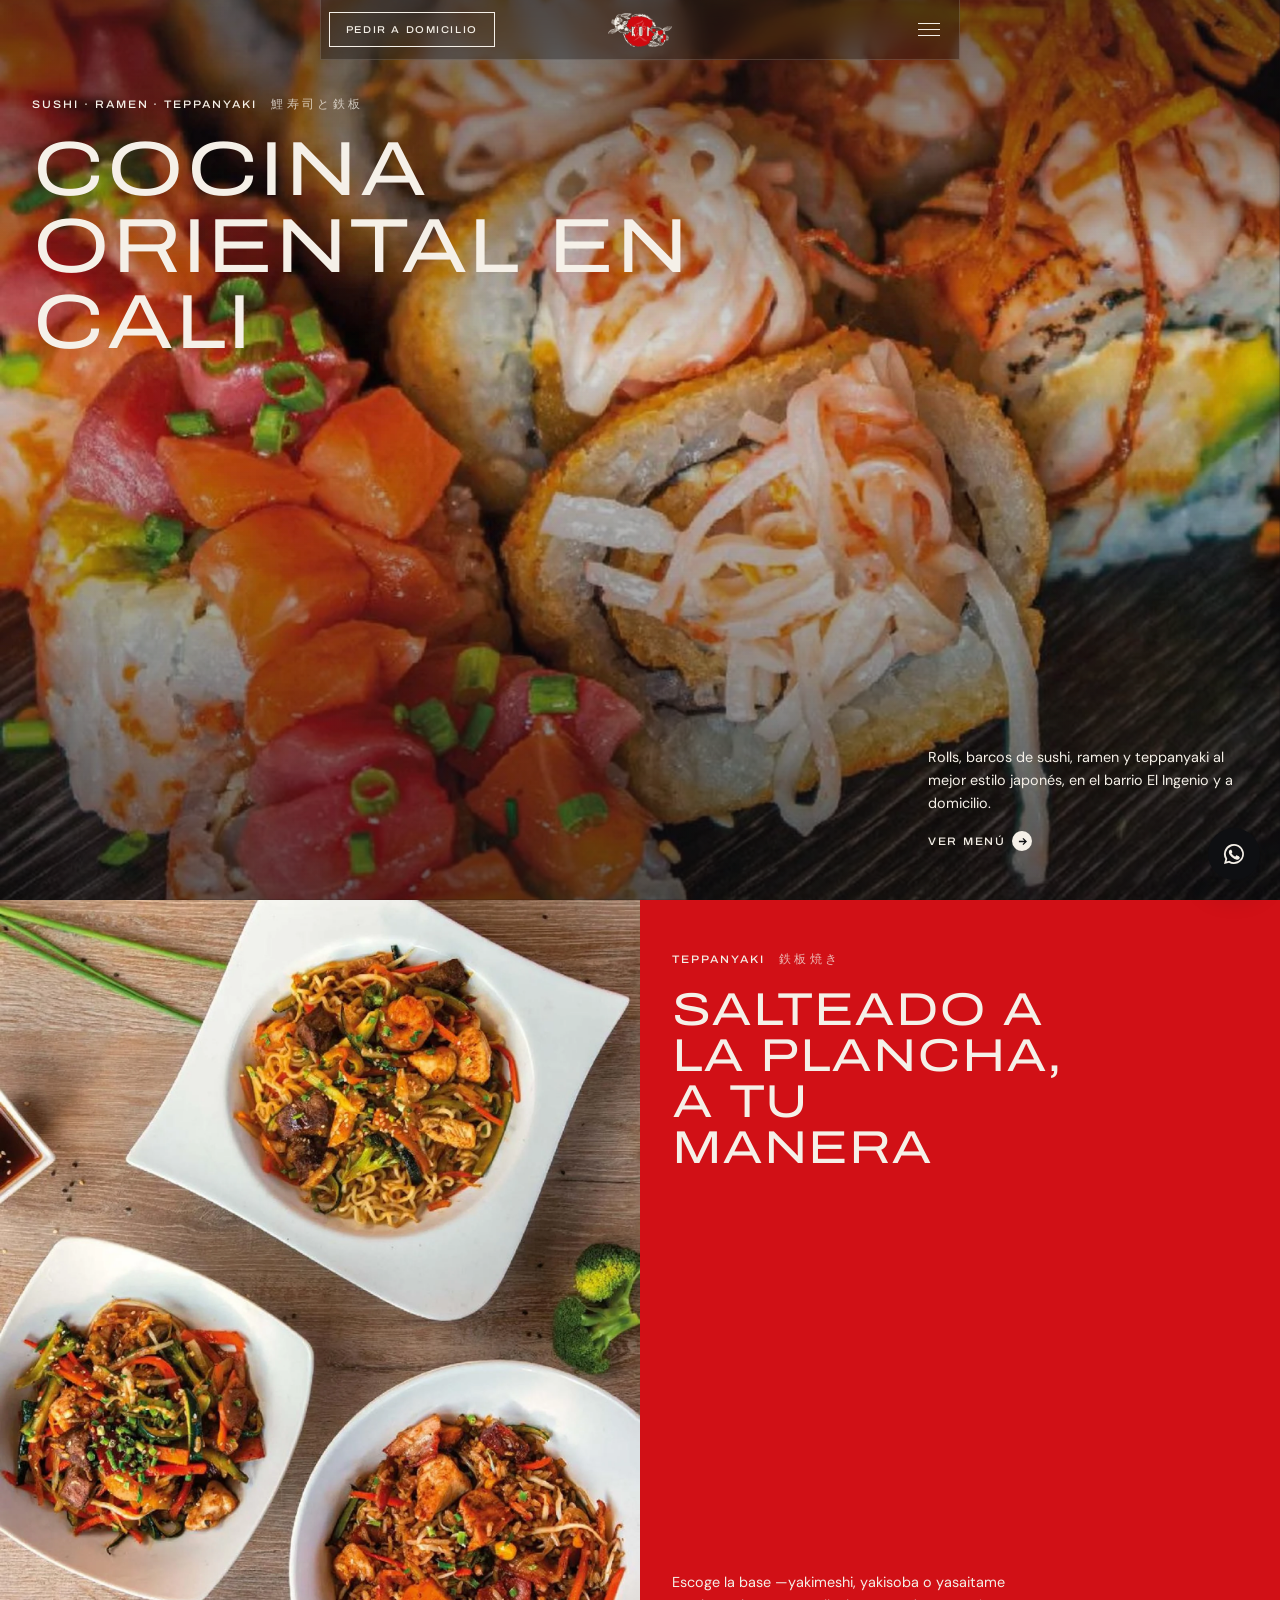
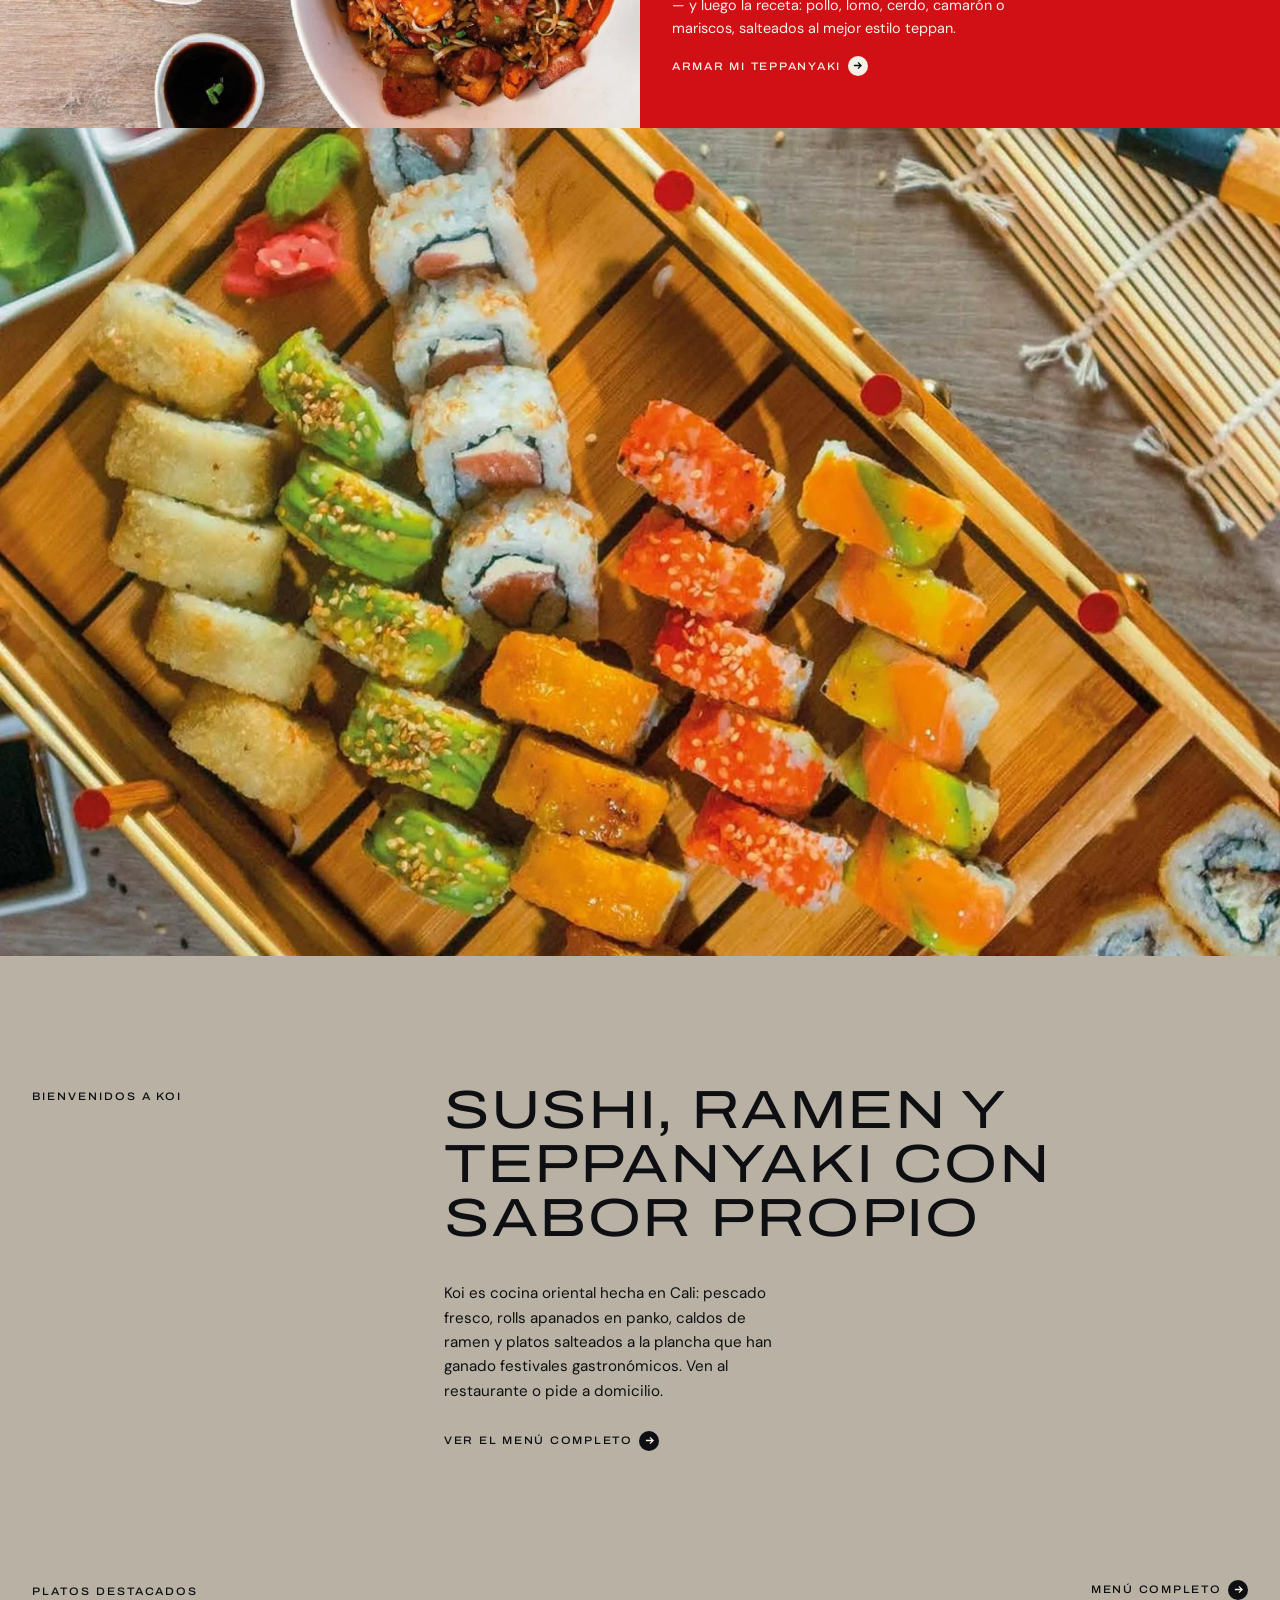
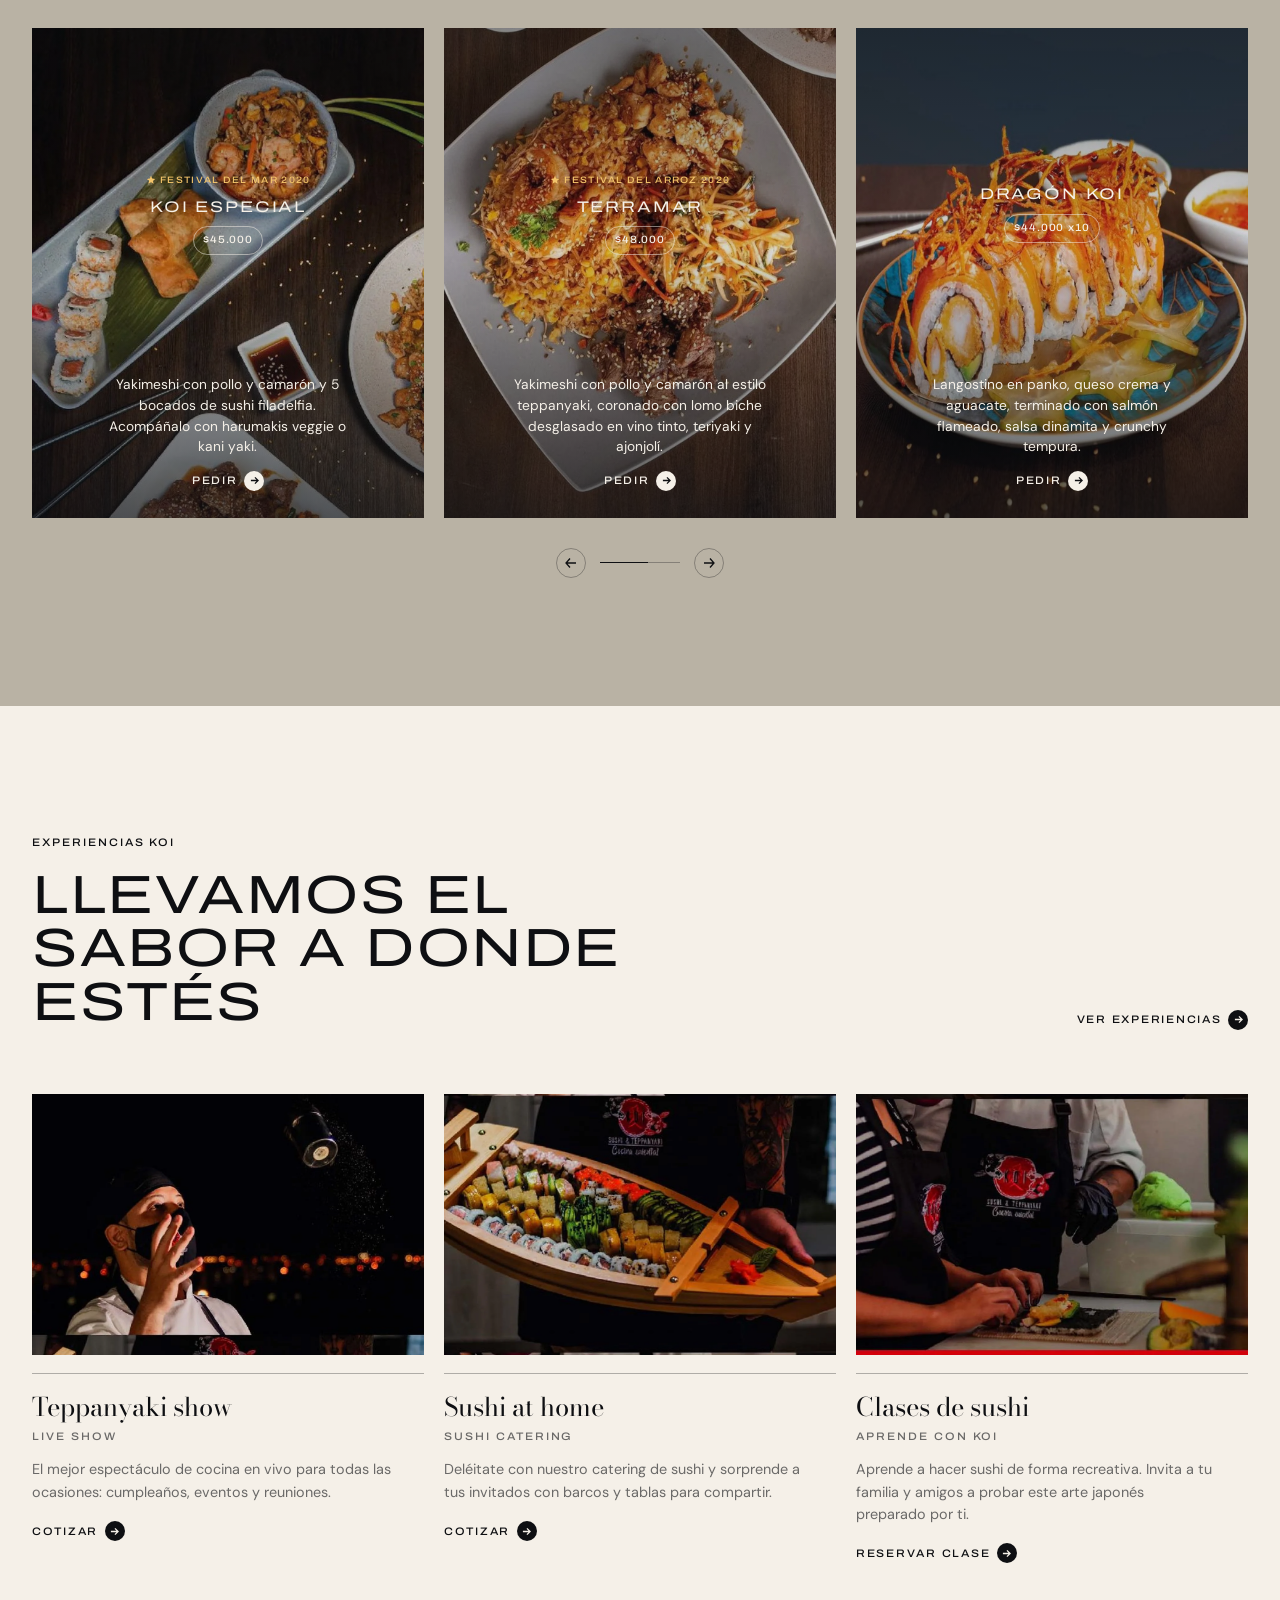
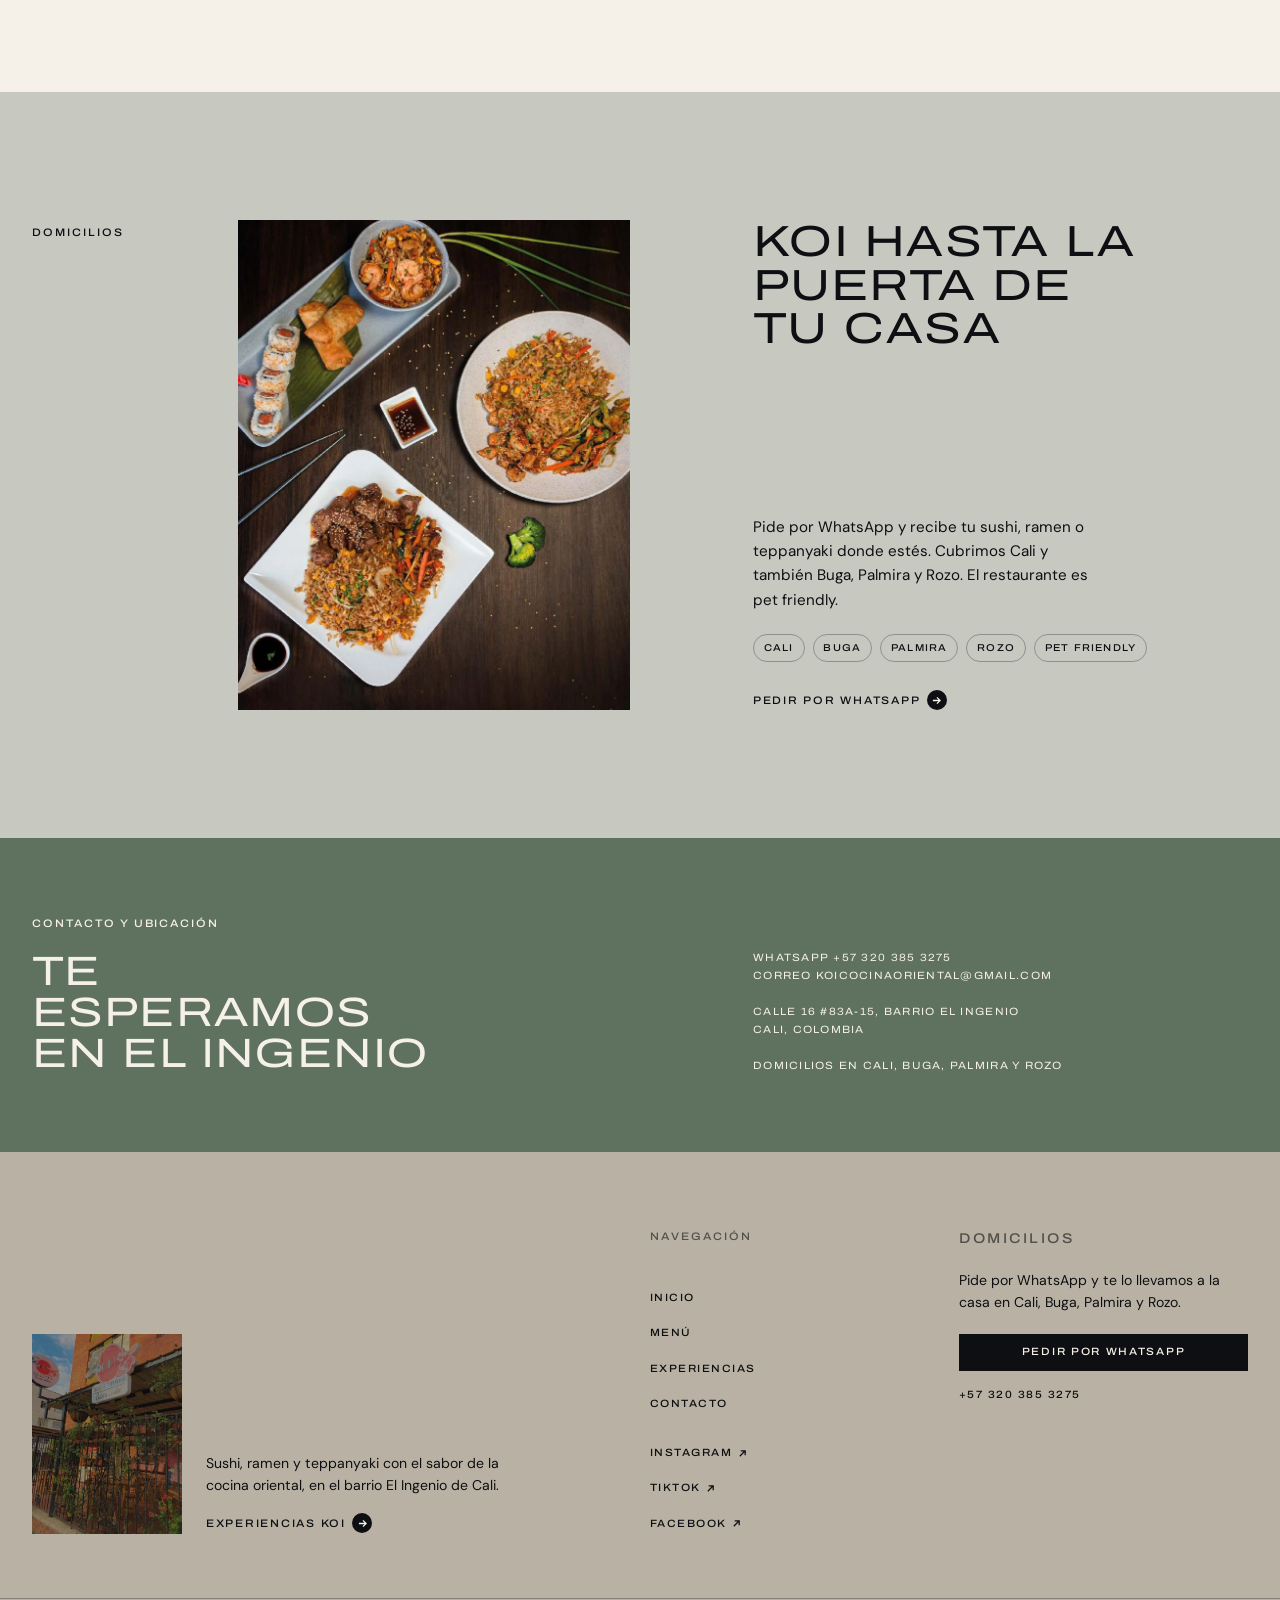
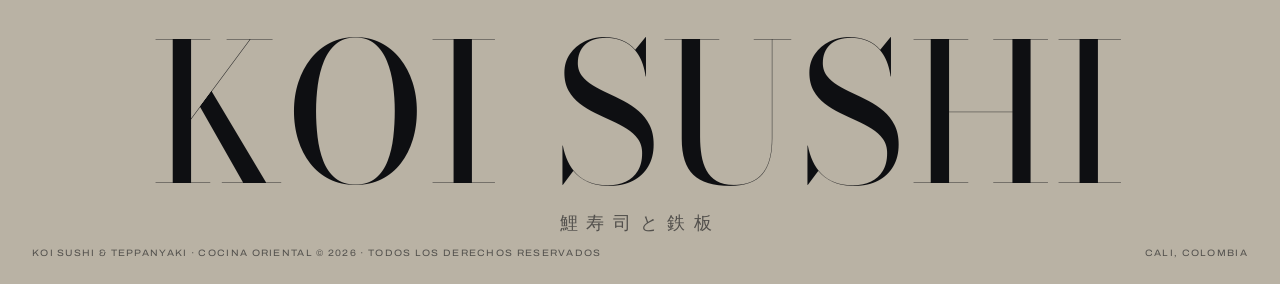
==== commit 35443aac: "Optimizar rendimiento: imágenes WebP, precarga LCP, fuentes no bloqueantes y content-visibility" ====
--- a/index.html
+++ b/index.html
@@ -10,7 +10,11 @@
   <link rel="apple-touch-icon" href="img/favicon.png">
   <link rel="preconnect" href="https://fonts.googleapis.com">
   <link rel="preconnect" href="https://fonts.gstatic.com" crossorigin>
-  <link href="https://fonts.googleapis.com/css2?family=Archivo:wdth,wght@110,400;110,500;125,400;125,500&family=Bodoni+Moda:wght@400&family=DM+Sans:wght@300;400;500&display=swap" rel="stylesheet">
+  <link rel="preload" as="image" href="img/sushi-especial-m.webp" type="image/webp" media="(max-width: 767px)">
+  <link rel="preload" as="image" href="img/sushi-especial.webp" type="image/webp" media="(min-width: 768px)">
+  <link rel="preload" as="style" href="https://fonts.googleapis.com/css2?family=Archivo:wdth,wght@110,400;110,500;125,400;125,500&family=Bodoni+Moda:wght@400&family=DM+Sans:wght@300;400;500&display=swap">
+  <link rel="stylesheet" href="https://fonts.googleapis.com/css2?family=Archivo:wdth,wght@110,400;110,500;125,400;125,500&family=Bodoni+Moda:wght@400&family=DM+Sans:wght@300;400;500&display=swap" media="print" onload="this.media='all'">
+  <noscript><link rel="stylesheet" href="https://fonts.googleapis.com/css2?family=Archivo:wdth,wght@110,400;110,500;125,400;125,500&family=Bodoni+Moda:wght@400&family=DM+Sans:wght@300;400;500&display=swap"></noscript>
   <link rel="stylesheet" href="css/style.css">
   <meta property="og:title" content="Koi Sushi &amp; Teppanyaki · Cocina oriental en Cali">
   <meta property="og:description" content="Sushi, ramen y teppanyaki en el barrio El Ingenio, Cali. Rolls, barcos de sushi, ramen, platos especiales ganadores de festivales, catering y domicilios.">
@@ -45,8 +49,10 @@
       </div>
       <div class="nav__media">
         <picture>
+          <source type="image/webp" media="(max-width: 767px)" srcset="img/barco-sushi-m.webp">
+          <source type="image/webp" srcset="img/barco-sushi.webp">
           <source media="(max-width: 767px)" srcset="img/barco-sushi-m.jpg">
-          <img src="img/barco-sushi.jpg" alt="Barco de sushi de Koi">
+          <img src="img/barco-sushi.jpg" alt="Barco de sushi de Koi" loading="lazy" decoding="async">
         </picture>
         <div class="cap"><span class="label">Sushi · Ramen · Teppanyaki</span><img src="img/logo-blanco.png" alt=""><span class="label">El Ingenio · Cali</span></div>
       </div>
@@ -57,8 +63,10 @@
     <section class="hero">
       <div class="hero__media">
         <picture>
+          <source type="image/webp" media="(max-width: 767px)" srcset="img/sushi-especial-m.webp">
+          <source type="image/webp" srcset="img/sushi-especial.webp">
           <source media="(max-width: 767px)" srcset="img/sushi-especial-m.jpg">
-          <img src="img/sushi-especial.jpg" alt="Rolls de sushi especial de Koi" fetchpriority="high">
+          <img src="img/sushi-especial.jpg" alt="Rolls de sushi especial de Koi" fetchpriority="high" decoding="async">
         </picture>
       </div>
       <p class="label hero__label reveal">Sushi · Ramen · Teppanyaki <span class="jp">鯉寿司と鉄板</span></p>
@@ -72,7 +80,14 @@
     </section>
 
     <section class="split">
-      <div class="split__media"><img src="img/teppanyaki.jpg" alt="Platos de teppanyaki recién salteados" loading="lazy"></div>
+      <div class="split__media">
+        <picture>
+          <source type="image/webp" media="(max-width: 767px)" srcset="img/teppanyaki-m.webp">
+          <source type="image/webp" srcset="img/teppanyaki.webp">
+          <source media="(max-width: 767px)" srcset="img/teppanyaki-m.jpg">
+          <img src="img/teppanyaki.jpg" alt="Platos de teppanyaki recién salteados" loading="lazy" decoding="async">
+        </picture>
+      </div>
       <div class="split__panel">
         <div>
           <p class="label reveal">Teppanyaki <span class="jp">鉄板焼き</span></p>
@@ -87,8 +102,10 @@
 
     <section class="full-image">
       <picture>
+        <source type="image/webp" media="(max-width: 767px)" srcset="img/tabla-sushi-m.webp">
+        <source type="image/webp" srcset="img/tabla-sushi.webp">
         <source media="(max-width: 767px)" srcset="img/tabla-sushi-m.jpg">
-        <img src="img/tabla-sushi.jpg" alt="Tabla de sushi con rolls variados" loading="lazy">
+        <img src="img/tabla-sushi.jpg" alt="Tabla de sushi con rolls variados" loading="lazy" decoding="async">
       </picture>
     </section>
 
@@ -110,7 +127,10 @@
       </div>
       <div class="cards__track reveal reveal-d1">
         <article class="card">
-          <img src="img/card-koi-especial.jpg" alt="Koi especial" loading="lazy">
+          <picture>
+            <source type="image/webp" srcset="img/card-koi-especial.webp">
+            <img src="img/card-koi-especial.jpg" alt="Koi especial" loading="lazy" decoding="async">
+          </picture>
           <div class="card__head"><span class="card__badge"><svg viewBox="0 0 24 24" fill="currentColor"><path d="m12 2 2.9 6.6 7.1.7-5.4 4.8 1.6 7L12 17.4 5.8 21l1.6-7L2 9.3l7.1-.7z"/></svg> Festival del Mar 2020</span><h3 class="h3 card__title">Koi especial</h3><span class="card__price">$45.000</span></div>
           <div>
             <p class="card__text">Yakimeshi con pollo y camarón y 5 bocados de sushi filadelfia. Acompáñalo con harumakis veggie o kani yaki.</p>
@@ -118,7 +138,10 @@
           </div>
         </article>
         <article class="card">
-          <img src="img/card-terramar.jpg" alt="Terramar" loading="lazy">
+          <picture>
+            <source type="image/webp" srcset="img/card-terramar.webp">
+            <img src="img/card-terramar.jpg" alt="Terramar" loading="lazy" decoding="async">
+          </picture>
           <div class="card__head"><span class="card__badge"><svg viewBox="0 0 24 24" fill="currentColor"><path d="m12 2 2.9 6.6 7.1.7-5.4 4.8 1.6 7L12 17.4 5.8 21l1.6-7L2 9.3l7.1-.7z"/></svg> Festival del Arroz 2020</span><h3 class="h3 card__title">Terramar</h3><span class="card__price">$48.000</span></div>
           <div>
             <p class="card__text">Yakimeshi con pollo y camarón al estilo teppanyaki, coronado con lomo biche desglasado en vino tinto, teriyaki y ajonjolí.</p>
@@ -126,7 +149,10 @@
           </div>
         </article>
         <article class="card">
-          <img src="img/card-dragon-koi.jpg" alt="Dragón Koi" loading="lazy">
+          <picture>
+            <source type="image/webp" srcset="img/card-dragon-koi.webp">
+            <img src="img/card-dragon-koi.jpg" alt="Dragón Koi" loading="lazy" decoding="async">
+          </picture>
           <div class="card__head"><h3 class="h3 card__title">Dragón Koi</h3><span class="card__price">$44.000 x10</span></div>
           <div>
             <p class="card__text">Langostino en panko, queso crema y aguacate, terminado con salmón flameado, salsa dinamita y crunchy tempura.</p>
@@ -134,7 +160,10 @@
           </div>
         </article>
         <article class="card">
-          <img src="img/card-tonkotsu.jpg" alt="Ramen tonkotsu" loading="lazy">
+          <picture>
+            <source type="image/webp" srcset="img/card-tonkotsu.webp">
+            <img src="img/card-tonkotsu.jpg" alt="Ramen tonkotsu" loading="lazy" decoding="async">
+          </picture>
           <div class="card__head"><h3 class="h3 card__title">Ramen tonkotsu</h3><span class="card__price">$33.500</span></div>
           <div>
             <p class="card__text">Caldo asiático de vegetales con pasta, cerdo, cebollín y cilantro, terminado con ajonjolí. Pídelo con huevo cocido.</p>
@@ -142,7 +171,10 @@
           </div>
         </article>
         <article class="card">
-          <img src="img/card-sushi-especial.jpg" alt="Ojo de tigre" loading="lazy">
+          <picture>
+            <source type="image/webp" srcset="img/card-sushi-especial.webp">
+            <img src="img/card-sushi-especial.jpg" alt="Ojo de tigre" loading="lazy" decoding="async">
+          </picture>
           <div class="card__head"><h3 class="h3 card__title">Ojo de tigre</h3><span class="card__price">$42.000 x10</span></div>
           <div>
             <p class="card__text">Atún, salmón y kanikama tempurados con aguacate, masago y ajonjolí, terminado con un dip de dinamita.</p>
@@ -167,7 +199,10 @@
       </div>
       <div class="exp__grid">
         <article class="exp-item reveal">
-          <img src="img/chef-teppanyaki.jpg" alt="Chef de Koi en un show de teppanyaki" loading="lazy">
+          <picture>
+            <source type="image/webp" srcset="img/chef-teppanyaki.webp">
+            <img src="img/chef-teppanyaki.jpg" alt="Chef de Koi en un show de teppanyaki" loading="lazy" decoding="async">
+          </picture>
           <div class="exp-item__body">
             <h3 class="exp-item__title">Teppanyaki show</h3>
             <span class="label exp-item__sub">Live show</span>
@@ -176,7 +211,10 @@
           </div>
         </article>
         <article class="exp-item reveal reveal-d1">
-          <img src="img/sushi-en-casa.jpg" alt="Barco de sushi para catering" loading="lazy">
+          <picture>
+            <source type="image/webp" srcset="img/sushi-en-casa.webp">
+            <img src="img/sushi-en-casa.jpg" alt="Barco de sushi para catering" loading="lazy" decoding="async">
+          </picture>
           <div class="exp-item__body">
             <h3 class="exp-item__title">Sushi at home</h3>
             <span class="label exp-item__sub">Sushi catering</span>
@@ -185,7 +223,10 @@
           </div>
         </article>
         <article class="exp-item reveal reveal-d2">
-          <img src="img/clases-sushi.jpg" alt="Clase de sushi en Koi" loading="lazy">
+          <picture>
+            <source type="image/webp" srcset="img/clases-sushi.webp">
+            <img src="img/clases-sushi.jpg" alt="Clase de sushi en Koi" loading="lazy" decoding="async">
+          </picture>
           <div class="exp-item__body">
             <h3 class="exp-item__title">Clases de sushi</h3>
             <span class="label exp-item__sub">Aprende con Koi</span>
@@ -199,7 +240,14 @@
     <section class="about on-mist">
       <div class="grid">
         <p class="label about__label reveal">Domicilios</p>
-        <div class="about__media reveal reveal-d1"><img src="img/koi-especial.jpg" alt="Koi especial: yakimeshi, harumakis y sushi filadelfia" loading="lazy"></div>
+        <div class="about__media reveal reveal-d1">
+          <picture>
+            <source type="image/webp" media="(max-width: 767px)" srcset="img/koi-especial-m.webp">
+            <source type="image/webp" srcset="img/koi-especial.webp">
+            <source media="(max-width: 767px)" srcset="img/koi-especial-m.jpg">
+            <img src="img/koi-especial.jpg" alt="Koi especial: yakimeshi, harumakis y sushi filadelfia" loading="lazy" decoding="async">
+          </picture>
+        </div>
         <div class="about__body">
           <h2 class="reveal">Koi hasta la puerta de tu casa</h2>
           <p class="lede reveal reveal-d1">Pide por WhatsApp y recibe tu sushi, ramen o teppanyaki donde estés. Cubrimos Cali y también Buga, Palmira y Rozo. El restaurante es pet friendly.</p>
@@ -228,7 +276,10 @@
   <footer class="footer">
     <div class="footer__top">
       <div class="footer__brand reveal">
-        <img src="img/fachada-m.jpg" alt="Fachada del restaurante Koi en el barrio El Ingenio" loading="lazy">
+        <picture>
+          <source type="image/webp" srcset="img/fachada-m.webp">
+          <img src="img/fachada-m.jpg" alt="Fachada del restaurante Koi en el barrio El Ingenio" loading="lazy" decoding="async" width="150" height="200">
+        </picture>
         <div>
           <p>Sushi, ramen y teppanyaki con el sabor de la cocina oriental, en el barrio El Ingenio de Cali.</p>
           <a class="arrow-link on-light" href="experiencias.html">Experiencias Koi <span class="ic"><svg viewBox="0 0 10 10" fill="none" stroke-width="1.4"><path d="M1 5h8M5.5 1.5 9 5l-3.5 3.5"/></svg></span></a>
@@ -262,6 +313,6 @@
     </div>
   </footer>
   <a class="wa-float" href="https://wa.me/573203853275?text=Hola,%20Koi.%20Quiero%20hacer%20un%20pedido%2C%20%C2%BFme%20comparten%20el%20men%C3%BA%3F" target="_blank" rel="noopener" aria-label="Escríbenos por WhatsApp"><svg viewBox="0 0 24 24" fill="currentColor"><path d="M12 2a10 10 0 0 0-8.6 15.1L2 22l5-1.3A10 10 0 1 0 12 2zm0 18.2a8.2 8.2 0 0 1-4.2-1.2l-.3-.2-3 .8.8-2.9-.2-.3A8.2 8.2 0 1 1 12 20.2zm4.5-6.1c-.2-.1-1.5-.7-1.7-.8s-.4-.1-.6.1-.6.8-.8 1-.3.2-.5.1a6.7 6.7 0 0 1-3.3-2.9c-.3-.4.2-.4.7-1.3.1-.2 0-.3 0-.4l-.8-1.8c-.2-.5-.4-.4-.6-.4h-.5a1 1 0 0 0-.7.3 3 3 0 0 0-.9 2.2 5.2 5.2 0 0 0 1.1 2.8 12 12 0 0 0 4.6 4c1.7.7 2.4.8 3.2.7a2.8 2.8 0 0 0 1.8-1.3 2.2 2.2 0 0 0 .2-1.3c-.1-.1-.3-.2-.5-.3z"/></svg></a>
-  <script src="js/main.js"></script>
+  <script src="js/main.js" defer></script>
 </body>
 </html>
--- a/css/style.css
+++ b/css/style.css
@@ -33,6 +33,7 @@
 
 *, *::before, *::after { box-sizing: border-box; }
 html { scroll-behavior: smooth; -webkit-text-size-adjust: 100%; }
+a, button, input, select, textarea { touch-action: manipulation; }
 body {
   margin: 0;
   background: var(--cream);
@@ -431,7 +432,12 @@
 .menu-page__intro { display: grid; grid-template-columns: repeat(12, 1fr); gap: 20px; margin-bottom: clamp(40px, 6vw, 80px); }
 .menu-page__intro h2 { grid-column: 1 / span 7; font-size: clamp(1.4rem, 2.4vw, 2.2rem); line-height: 1.15; }
 .menu-page__intro .lede { grid-column: 9 / span 4; align-self: end; font-size: .9rem; }
-.menu-cat { scroll-margin-top: calc(var(--header-h) + 64px); padding-top: clamp(28px, 4vw, 48px); }
+.menu-cat {
+  scroll-margin-top: calc(var(--header-h) + 64px);
+  padding-top: clamp(28px, 4vw, 48px);
+  content-visibility: auto;
+  contain-intrinsic-size: auto 500px;
+}
 .menu-cat + .menu-cat { margin-top: clamp(32px, 5vw, 64px); }
 .menu-cat__head { display: grid; grid-template-columns: 1fr auto; align-items: end; gap: 12px 24px; border-bottom: 1px solid var(--ink); padding-bottom: 14px; margin-bottom: 8px; }
 .menu-cat__title { font-size: clamp(1.5rem, 3vw, 2.6rem); }
